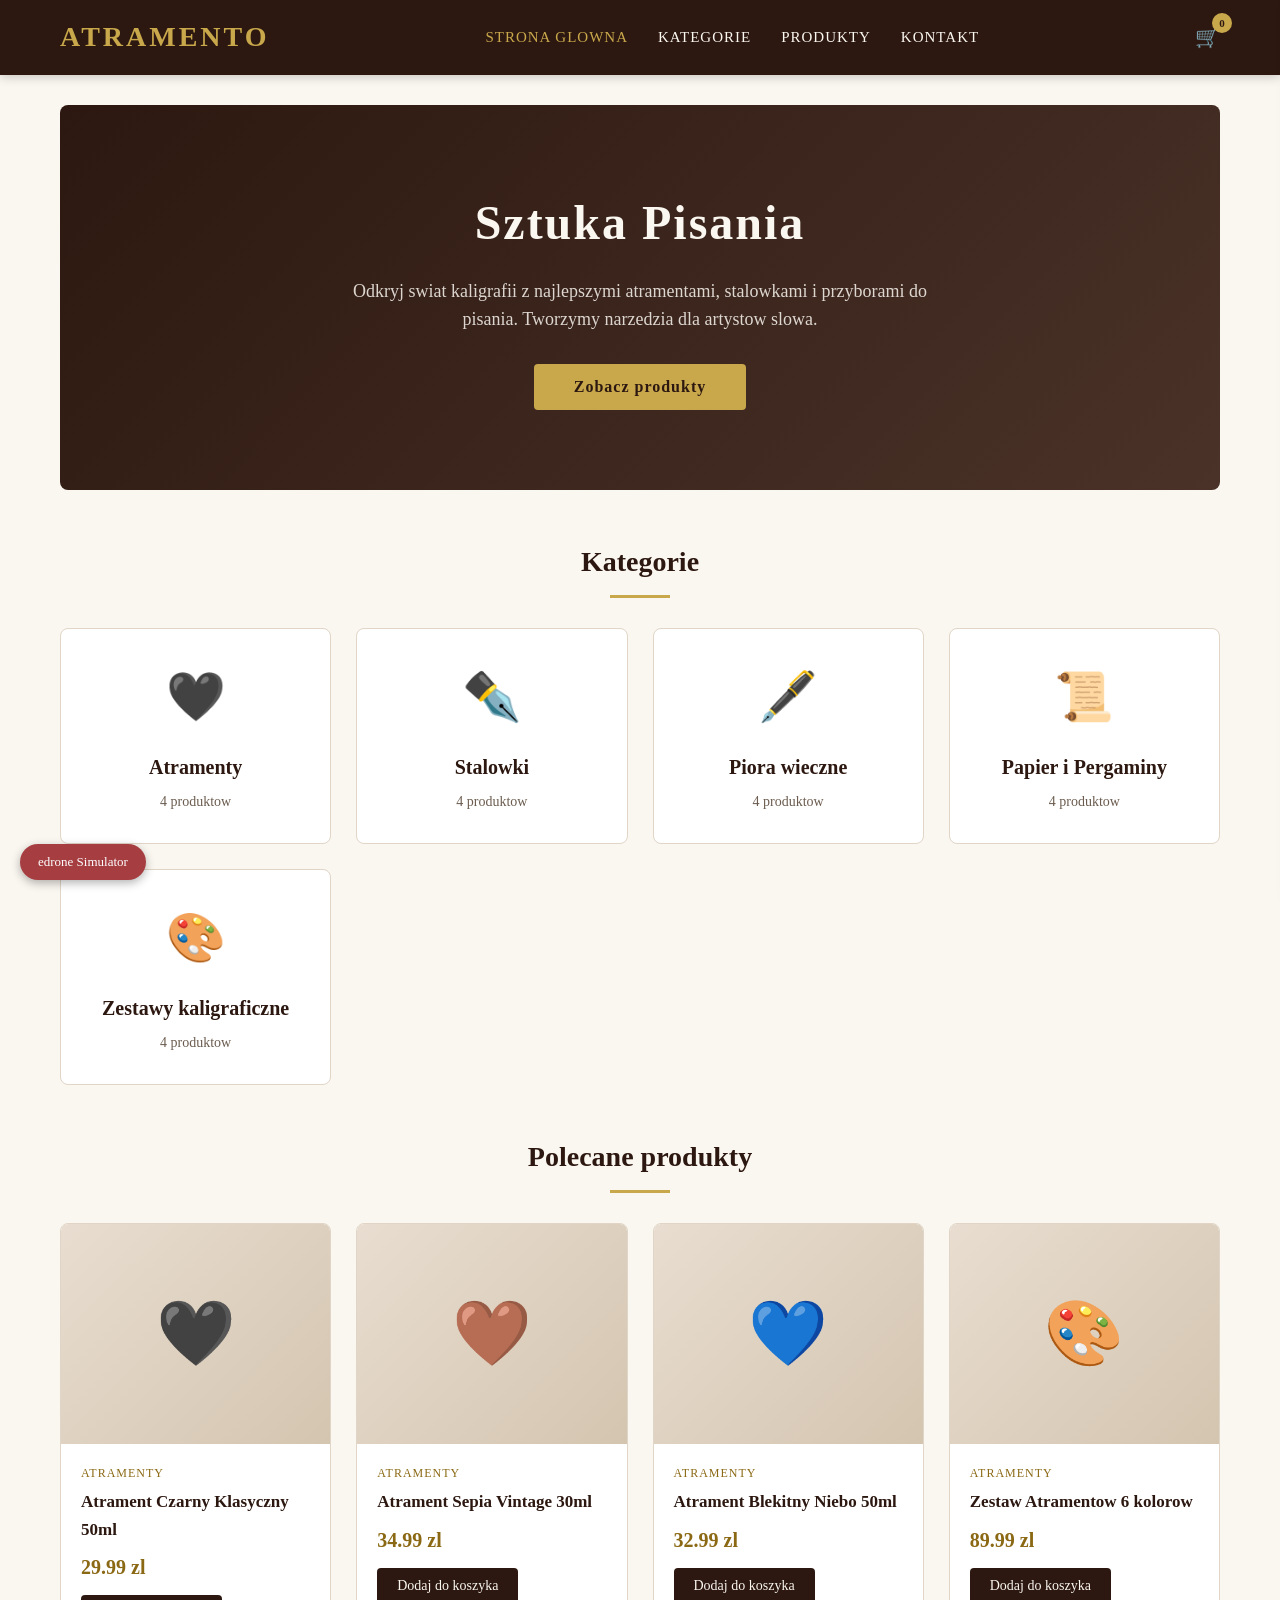
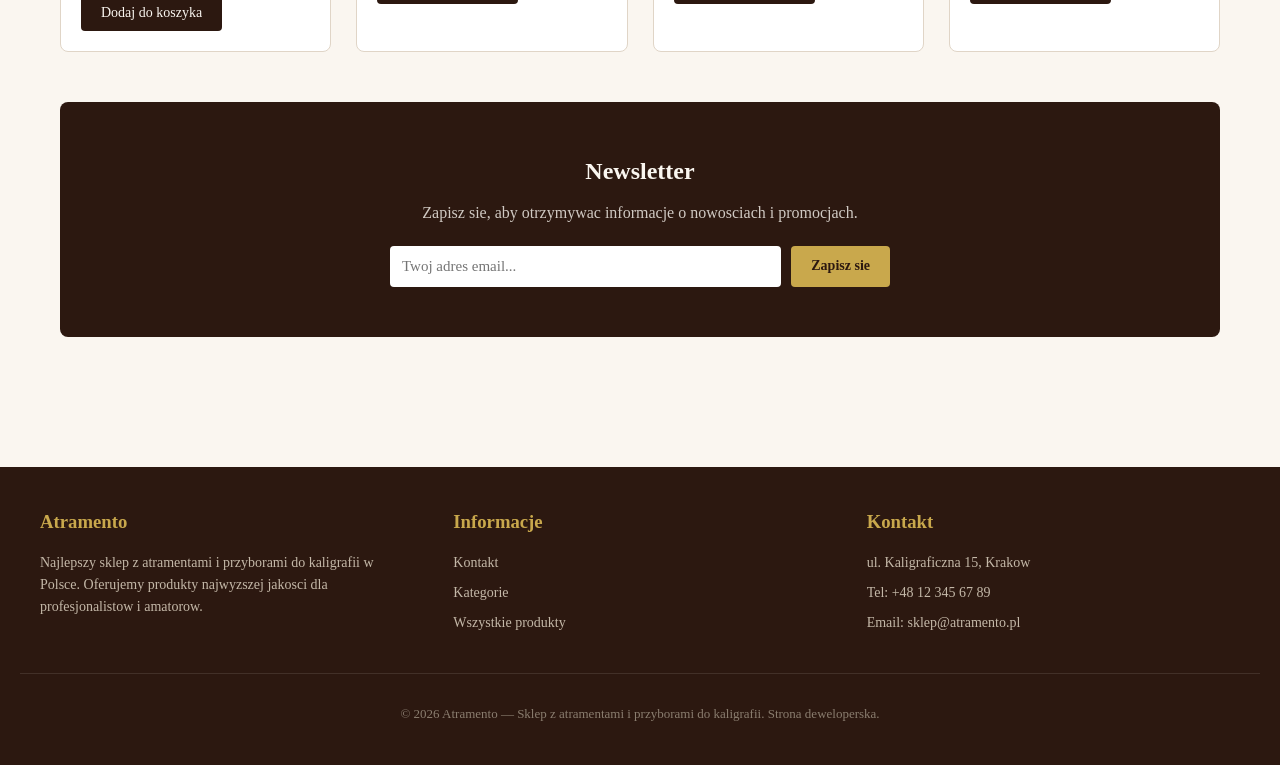
==== index.html @ 002e6523 "Add calligraphy e-commerce store with edrone tracking integration SPA store (Atramento) with 20 prod" ====
<!DOCTYPE html>
<html lang="pl">
<head>
    <meta charset="UTF-8">
    <meta name="viewport" content="width=device-width, initial-scale=1.0">
    <title>Atramento — Sklep z Atramentami i Przyborami do Kaligrafii</title>
    <style>
        :root {
            --primary: #2c1810;
            --secondary: #8b6914;
            --accent: #c9a84c;
            --bg: #faf6f0;
            --bg-card: #fff;
            --text: #2c1810;
            --text-light: #6b5c4f;
            --border: #e0d5c7;
            --success: #4a7c59;
            --danger: #a63d40;
        }

        * { margin: 0; padding: 0; box-sizing: border-box; }

        body {
            font-family: 'Georgia', 'Times New Roman', serif;
            background: var(--bg);
            color: var(--text);
            line-height: 1.6;
        }

        /* HEADER */
        header {
            background: var(--primary);
            color: #faf6f0;
            padding: 0;
            position: sticky;
            top: 0;
            z-index: 100;
            box-shadow: 0 2px 10px rgba(0,0,0,0.2);
        }
        .header-top {
            display: flex;
            align-items: center;
            justify-content: space-between;
            max-width: 1200px;
            margin: 0 auto;
            padding: 15px 20px;
        }
        .logo {
            font-size: 28px;
            font-weight: bold;
            letter-spacing: 3px;
            cursor: pointer;
            text-transform: uppercase;
        }
        .logo span { color: var(--accent); }
        nav {
            display: flex;
            gap: 30px;
        }
        nav a {
            color: #faf6f0;
            text-decoration: none;
            font-size: 15px;
            letter-spacing: 1px;
            cursor: pointer;
            transition: color 0.2s;
            text-transform: uppercase;
        }
        nav a:hover, nav a.active { color: var(--accent); }
        .cart-icon {
            position: relative;
            cursor: pointer;
            font-size: 20px;
        }
        .cart-count {
            position: absolute;
            top: -8px;
            right: -12px;
            background: var(--accent);
            color: var(--primary);
            border-radius: 50%;
            width: 20px;
            height: 20px;
            display: flex;
            align-items: center;
            justify-content: center;
            font-size: 11px;
            font-weight: bold;
        }

        /* MAIN CONTENT */
        main {
            max-width: 1200px;
            margin: 0 auto;
            padding: 30px 20px;
            min-height: 60vh;
        }

        /* HERO */
        .hero {
            background: linear-gradient(135deg, var(--primary) 0%, #4a3228 100%);
            color: #faf6f0;
            padding: 80px 40px;
            border-radius: 8px;
            margin-bottom: 50px;
            text-align: center;
        }
        .hero h1 {
            font-size: 48px;
            margin-bottom: 15px;
            letter-spacing: 2px;
        }
        .hero p {
            font-size: 18px;
            opacity: 0.85;
            max-width: 600px;
            margin: 0 auto 30px;
        }
        .hero-btn {
            display: inline-block;
            background: var(--accent);
            color: var(--primary);
            padding: 14px 40px;
            border-radius: 4px;
            text-decoration: none;
            font-weight: bold;
            letter-spacing: 1px;
            cursor: pointer;
            transition: background 0.2s;
            border: none;
            font-size: 16px;
            font-family: inherit;
        }
        .hero-btn:hover { background: #d4b35a; }

        /* SECTION TITLES */
        .section-title {
            font-size: 28px;
            margin-bottom: 30px;
            text-align: center;
            position: relative;
        }
        .section-title::after {
            content: '';
            display: block;
            width: 60px;
            height: 3px;
            background: var(--accent);
            margin: 10px auto 0;
        }

        /* CATEGORY CARDS */
        .categories-grid {
            display: grid;
            grid-template-columns: repeat(auto-fill, minmax(250px, 1fr));
            gap: 25px;
            margin-bottom: 50px;
        }
        .category-card {
            background: var(--bg-card);
            border: 1px solid var(--border);
            border-radius: 8px;
            padding: 30px;
            text-align: center;
            cursor: pointer;
            transition: transform 0.2s, box-shadow 0.2s;
        }
        .category-card:hover {
            transform: translateY(-3px);
            box-shadow: 0 6px 20px rgba(0,0,0,0.1);
        }
        .category-icon {
            font-size: 48px;
            margin-bottom: 15px;
        }
        .category-card h3 {
            font-size: 20px;
            margin-bottom: 8px;
        }
        .category-card p {
            color: var(--text-light);
            font-size: 14px;
        }

        /* PRODUCT GRID */
        .products-grid {
            display: grid;
            grid-template-columns: repeat(auto-fill, minmax(260px, 1fr));
            gap: 25px;
            margin-bottom: 40px;
        }
        .product-card {
            background: var(--bg-card);
            border: 1px solid var(--border);
            border-radius: 8px;
            overflow: hidden;
            transition: transform 0.2s, box-shadow 0.2s;
        }
        .product-card:hover {
            transform: translateY(-3px);
            box-shadow: 0 6px 20px rgba(0,0,0,0.1);
        }
        .product-image {
            width: 100%;
            height: 220px;
            background: linear-gradient(135deg, #e8ddd0 0%, #d4c5b0 100%);
            display: flex;
            align-items: center;
            justify-content: center;
            font-size: 64px;
            cursor: pointer;
        }
        .product-info {
            padding: 20px;
        }
        .product-category {
            font-size: 12px;
            color: var(--secondary);
            text-transform: uppercase;
            letter-spacing: 1px;
            margin-bottom: 5px;
        }
        .product-info h3 {
            font-size: 17px;
            margin-bottom: 8px;
            cursor: pointer;
        }
        .product-info h3:hover { color: var(--secondary); }
        .product-price {
            font-size: 20px;
            font-weight: bold;
            color: var(--secondary);
            margin-bottom: 12px;
        }
        .btn {
            display: inline-block;
            padding: 10px 20px;
            border-radius: 4px;
            border: none;
            cursor: pointer;
            font-family: inherit;
            font-size: 14px;
            transition: background 0.2s;
        }
        .btn-primary {
            background: var(--primary);
            color: #faf6f0;
        }
        .btn-primary:hover { background: #3d2518; }
        .btn-accent {
            background: var(--accent);
            color: var(--primary);
            font-weight: bold;
        }
        .btn-accent:hover { background: #d4b35a; }
        .btn-outline {
            background: transparent;
            border: 1px solid var(--border);
            color: var(--text);
        }
        .btn-outline:hover { border-color: var(--primary); }
        .btn-danger {
            background: var(--danger);
            color: #fff;
        }
        .btn-danger:hover { background: #8e3335; }
        .btn-block { display: block; width: 100%; text-align: center; }

        /* PRODUCT DETAIL */
        .product-detail {
            display: grid;
            grid-template-columns: 1fr 1fr;
            gap: 40px;
            margin-bottom: 40px;
        }
        .product-detail-image {
            background: linear-gradient(135deg, #e8ddd0 0%, #d4c5b0 100%);
            border-radius: 8px;
            display: flex;
            align-items: center;
            justify-content: center;
            font-size: 120px;
            min-height: 400px;
        }
        .product-detail-info h1 {
            font-size: 32px;
            margin-bottom: 10px;
        }
        .product-detail-info .product-category {
            margin-bottom: 15px;
        }
        .product-detail-info .product-price {
            font-size: 28px;
            margin-bottom: 20px;
        }
        .product-detail-info .description {
            color: var(--text-light);
            margin-bottom: 25px;
            line-height: 1.8;
        }
        .quantity-selector {
            display: flex;
            align-items: center;
            gap: 15px;
            margin-bottom: 20px;
        }
        .quantity-selector button {
            width: 36px;
            height: 36px;
            border: 1px solid var(--border);
            background: var(--bg);
            cursor: pointer;
            font-size: 18px;
            border-radius: 4px;
        }
        .quantity-selector span {
            font-size: 18px;
            min-width: 30px;
            text-align: center;
        }

        /* CART */
        .cart-panel {
            position: fixed;
            right: -420px;
            top: 0;
            width: 400px;
            height: 100vh;
            background: var(--bg-card);
            box-shadow: -4px 0 20px rgba(0,0,0,0.15);
            z-index: 200;
            transition: right 0.3s;
            display: flex;
            flex-direction: column;
        }
        .cart-panel.open { right: 0; }
        .cart-header {
            display: flex;
            justify-content: space-between;
            align-items: center;
            padding: 20px;
            border-bottom: 1px solid var(--border);
        }
        .cart-header h2 { font-size: 20px; }
        .cart-close {
            background: none;
            border: none;
            font-size: 24px;
            cursor: pointer;
        }
        .cart-items {
            flex: 1;
            overflow-y: auto;
            padding: 20px;
        }
        .cart-item {
            display: flex;
            gap: 15px;
            padding: 15px 0;
            border-bottom: 1px solid var(--border);
        }
        .cart-item-icon {
            width: 60px;
            height: 60px;
            background: #e8ddd0;
            border-radius: 4px;
            display: flex;
            align-items: center;
            justify-content: center;
            font-size: 28px;
        }
        .cart-item-details { flex: 1; }
        .cart-item-details h4 { font-size: 14px; margin-bottom: 4px; }
        .cart-item-details .price { color: var(--secondary); font-weight: bold; }
        .cart-item-remove {
            background: none;
            border: none;
            color: var(--danger);
            cursor: pointer;
            font-size: 18px;
        }
        .cart-footer {
            padding: 20px;
            border-top: 1px solid var(--border);
        }
        .cart-total {
            display: flex;
            justify-content: space-between;
            font-size: 18px;
            font-weight: bold;
            margin-bottom: 15px;
        }
        .cart-overlay {
            position: fixed;
            top: 0;
            left: 0;
            width: 100%;
            height: 100%;
            background: rgba(0,0,0,0.4);
            z-index: 199;
            display: none;
        }
        .cart-overlay.open { display: block; }

        /* CONTACT FORM */
        .contact-container {
            max-width: 700px;
            margin: 0 auto;
        }
        .form-group {
            margin-bottom: 20px;
        }
        .form-group label {
            display: block;
            margin-bottom: 6px;
            font-weight: bold;
            font-size: 14px;
        }
        .form-group input,
        .form-group textarea,
        .form-group select {
            width: 100%;
            padding: 12px;
            border: 1px solid var(--border);
            border-radius: 4px;
            font-family: inherit;
            font-size: 15px;
            background: var(--bg-card);
        }
        .form-group textarea { height: 150px; resize: vertical; }

        /* NEWSLETTER */
        .newsletter {
            background: var(--primary);
            color: #faf6f0;
            padding: 50px 40px;
            border-radius: 8px;
            text-align: center;
            margin: 50px 0;
        }
        .newsletter h2 { margin-bottom: 10px; }
        .newsletter p { opacity: 0.8; margin-bottom: 20px; }
        .newsletter-form {
            display: flex;
            gap: 10px;
            max-width: 500px;
            margin: 0 auto;
        }
        .newsletter-form input {
            flex: 1;
            padding: 12px;
            border: none;
            border-radius: 4px;
            font-size: 15px;
            font-family: inherit;
        }

        /* FOOTER */
        footer {
            background: var(--primary);
            color: #faf6f0;
            padding: 40px 20px;
            margin-top: 50px;
        }
        .footer-content {
            max-width: 1200px;
            margin: 0 auto;
            display: grid;
            grid-template-columns: repeat(3, 1fr);
            gap: 40px;
        }
        .footer-section h3 {
            margin-bottom: 15px;
            color: var(--accent);
        }
        .footer-section p, .footer-section a {
            color: #c4b8a8;
            text-decoration: none;
            display: block;
            margin-bottom: 8px;
            font-size: 14px;
        }
        .footer-section a:hover { color: var(--accent); }
        .footer-bottom {
            text-align: center;
            padding-top: 30px;
            margin-top: 30px;
            border-top: 1px solid rgba(255,255,255,0.1);
            font-size: 13px;
            color: #8a7d6f;
        }

        /* THANK YOU */
        .thank-you {
            text-align: center;
            padding: 60px 20px;
        }
        .thank-you h1 { color: var(--success); margin-bottom: 15px; }

        /* BREADCRUMB */
        .breadcrumb {
            margin-bottom: 25px;
            font-size: 14px;
            color: var(--text-light);
        }
        .breadcrumb a {
            color: var(--secondary);
            text-decoration: none;
            cursor: pointer;
        }
        .breadcrumb a:hover { text-decoration: underline; }

        /* FILTER BAR */
        .filter-bar {
            display: flex;
            gap: 15px;
            margin-bottom: 25px;
            flex-wrap: wrap;
        }
        .filter-btn {
            padding: 8px 18px;
            border: 1px solid var(--border);
            background: var(--bg-card);
            border-radius: 20px;
            cursor: pointer;
            font-family: inherit;
            font-size: 13px;
            transition: all 0.2s;
        }
        .filter-btn.active, .filter-btn:hover {
            background: var(--primary);
            color: #faf6f0;
            border-color: var(--primary);
        }

        /* TOAST */
        .toast {
            position: fixed;
            bottom: 30px;
            right: 30px;
            background: var(--primary);
            color: #faf6f0;
            padding: 15px 25px;
            border-radius: 6px;
            box-shadow: 0 4px 15px rgba(0,0,0,0.2);
            transform: translateY(100px);
            opacity: 0;
            transition: all 0.3s;
            z-index: 300;
        }
        .toast.show { transform: translateY(0); opacity: 1; }

        /* SIMULATOR PANEL */
        .simulator-toggle {
            position: fixed;
            bottom: 20px;
            left: 20px;
            background: var(--danger);
            color: #fff;
            padding: 10px 18px;
            border-radius: 25px;
            border: none;
            cursor: pointer;
            font-family: inherit;
            font-size: 13px;
            z-index: 300;
            box-shadow: 0 3px 10px rgba(0,0,0,0.3);
        }
        .simulator-panel {
            position: fixed;
            bottom: 60px;
            left: 20px;
            width: 380px;
            max-height: 500px;
            background: #1a1a2e;
            color: #e0e0e0;
            border-radius: 8px;
            box-shadow: 0 4px 20px rgba(0,0,0,0.4);
            z-index: 300;
            display: none;
            flex-direction: column;
            font-family: 'Courier New', monospace;
            font-size: 12px;
        }
        .simulator-panel.open { display: flex; }
        .simulator-header {
            padding: 12px 15px;
            background: #16213e;
            border-radius: 8px 8px 0 0;
            display: flex;
            justify-content: space-between;
            align-items: center;
        }
        .simulator-header h3 { font-size: 14px; color: #e94560; }
        .simulator-controls {
            padding: 10px 15px;
            display: flex;
            gap: 8px;
            flex-wrap: wrap;
            border-bottom: 1px solid #2a2a4a;
        }
        .sim-btn {
            padding: 5px 12px;
            border: 1px solid #3a3a5a;
            background: #2a2a4a;
            color: #e0e0e0;
            border-radius: 4px;
            cursor: pointer;
            font-family: inherit;
            font-size: 11px;
        }
        .sim-btn:hover { background: #3a3a6a; }
        .sim-btn.active { background: #e94560; border-color: #e94560; }
        .simulator-log {
            flex: 1;
            overflow-y: auto;
            padding: 10px 15px;
            max-height: 300px;
        }
        .log-entry {
            padding: 4px 0;
            border-bottom: 1px solid #2a2a3a;
        }
        .log-time { color: #666; }
        .log-action { color: #e94560; font-weight: bold; }
        .log-email { color: #4ecdc4; }
        .log-anon { color: #f9a825; }

        /* RESPONSIVE */
        @media (max-width: 768px) {
            .hero h1 { font-size: 32px; }
            .product-detail { grid-template-columns: 1fr; }
            .footer-content { grid-template-columns: 1fr; }
            nav { gap: 15px; }
            nav a { font-size: 13px; }
            .newsletter-form { flex-direction: column; }
        }
    </style>
</head>
<body>

<!-- HEADER -->
<header>
    <div class="header-top">
        <div class="logo" onclick="navigate('home')"><span>Atramento</span></div>
        <nav>
            <a onclick="navigate('home')" id="nav-home">Strona Glowna</a>
            <a onclick="navigate('categories')" id="nav-categories">Kategorie</a>
            <a onclick="navigate('products')" id="nav-products">Produkty</a>
            <a onclick="navigate('contact')" id="nav-contact">Kontakt</a>
        </nav>
        <div class="cart-icon" onclick="toggleCart()">
            &#128722;
            <div class="cart-count" id="cart-count">0</div>
        </div>
    </div>
</header>

<!-- CART OVERLAY -->
<div class="cart-overlay" id="cart-overlay" onclick="toggleCart()"></div>

<!-- CART PANEL -->
<div class="cart-panel" id="cart-panel">
    <div class="cart-header">
        <h2>Koszyk</h2>
        <button class="cart-close" onclick="toggleCart()">&times;</button>
    </div>
    <div class="cart-items" id="cart-items"></div>
    <div class="cart-footer">
        <div class="cart-total">
            <span>Razem:</span>
            <span id="cart-total-price">0,00 zl</span>
        </div>
        <button class="btn btn-accent btn-block" onclick="checkout()">Zamow</button>
    </div>
</div>

<!-- TOAST -->
<div class="toast" id="toast"></div>

<!-- MAIN CONTENT -->
<main id="app"></main>

<!-- FOOTER -->
<footer>
    <div class="footer-content">
        <div class="footer-section">
            <h3>Atramento</h3>
            <p>Najlepszy sklep z atramentami i przyborami do kaligrafii w Polsce. Oferujemy produkty najwyzszej jakosci dla profesjonalistow i amatorow.</p>
        </div>
        <div class="footer-section">
            <h3>Informacje</h3>
            <a onclick="navigate('contact')" style="cursor:pointer">Kontakt</a>
            <a onclick="navigate('categories')" style="cursor:pointer">Kategorie</a>
            <a onclick="navigate('products')" style="cursor:pointer">Wszystkie produkty</a>
        </div>
        <div class="footer-section">
            <h3>Kontakt</h3>
            <p>ul. Kaligraficzna 15, Krakow</p>
            <p>Tel: +48 12 345 67 89</p>
            <p>Email: sklep@atramento.pl</p>
        </div>
    </div>
    <div class="footer-bottom">
        &copy; 2026 Atramento — Sklep z atramentami i przyborami do kaligrafii. Strona deweloperska.
    </div>
</footer>

<!-- SIMULATOR -->
<button class="simulator-toggle" id="sim-toggle" onclick="toggleSimulator()">edrone Simulator</button>
<div class="simulator-panel" id="sim-panel">
    <div class="simulator-header">
        <h3>edrone Event Simulator</h3>
        <span id="sim-status">Zatrzymany</span>
    </div>
    <div class="simulator-controls">
        <button class="sim-btn" id="sim-start" onclick="startSimulator()">Start</button>
        <button class="sim-btn" id="sim-stop" onclick="stopSimulator()">Stop</button>
        <button class="sim-btn" onclick="sendSingleEvent()">Wyslij 1</button>
        <button class="sim-btn" onclick="clearLog()">Wyczysc log</button>
    </div>
    <div class="simulator-log" id="sim-log"></div>
</div>

<!-- ======================== -->
<!-- EDRONE TRACKING SCRIPT   -->
<!-- ======================== -->
<script>
    // =============================================
    // EDRONE INITIALIZATION
    // Replace YOUR_APP_ID with your actual App ID from Mission Control
    // =============================================
    (function () {
        window._edrone = window._edrone || {};
        _edrone.app_id = 'YOUR_APP_ID';
        _edrone.platform = 'custom';
        _edrone.version = '1.0';

        var script = document.createElement('script');
        script.type = 'text/javascript';
        script.async = true;
        script.src = 'https://d3bo67muzbfgtl.cloudfront.net/edrone_2_0.js?app_id=' + _edrone.app_id;
        var firstScript = document.getElementsByTagName('script')[0];
        firstScript.parentNode.insertBefore(script, firstScript);
    })();
</script>

<script>
// =============================================
// PRODUCT DATA (20 products)
// =============================================
const STORE_URL = window.location.href.split('?')[0].split('#')[0];

const categories = [
    { id: '1', name: 'Atramenty', icon: '🖤' },
    { id: '2', name: 'Stalowki', icon: '✒️' },
    { id: '3', name: 'Piora wieczne', icon: '🖋️' },
    { id: '4', name: 'Papier i Pergaminy', icon: '📜' },
    { id: '5', name: 'Zestawy kaligraficzne', icon: '🎨' }
];

const products = [
    // Atramenty (cat 1)
    {
        id: 'INK-001', title: 'Atrament Czarny Klasyczny 50ml',
        price: 29.99, categoryId: '1', categoryName: 'Atramenty',
        icon: '🖤', sku: 'ATR-BLK-50',
        description: 'Klasyczny czarny atrament do kaligrafii. Doskonala plynnosc, gleboka czern. Idealny do codziennej pracy z piorem.'
    },
    {
        id: 'INK-002', title: 'Atrament Sepia Vintage 30ml',
        price: 34.99, categoryId: '1', categoryName: 'Atramenty',
        icon: '🤎', sku: 'ATR-SEP-30',
        description: 'Atrament w kolorze sepii, inspirowany historycznymi dokumentami. Nadaje listom i kaligrafii antyczny charakter.'
    },
    {
        id: 'INK-003', title: 'Atrament Blekitny Niebo 50ml',
        price: 32.99, categoryId: '1', categoryName: 'Atramenty',
        icon: '💙', sku: 'ATR-BLU-50',
        description: 'Delikatny blekitny atrament o subtelnym odcieniu nieba. Swietny do listow i zaprosen.'
    },
    {
        id: 'INK-004', title: 'Zestaw Atramentow 6 kolorow',
        price: 89.99, categoryId: '1', categoryName: 'Atramenty',
        icon: '🎨', sku: 'ATR-SET-6',
        description: 'Zestaw szesciu atramentow w roznych kolorach: czarny, sepia, blekitny, zielony, fioletowy, czerwony.'
    },

    // Stalowki (cat 2)
    {
        id: 'NIB-001', title: 'Stalowka Nikko G',
        price: 12.99, categoryId: '2', categoryName: 'Stalowki',
        icon: '✒️', sku: 'NIB-NKG-01',
        description: 'Popularna stalowka Nikko G, idealna dla poczatkujacych. Elastyczna i latwa w uzyciu.'
    },
    {
        id: 'NIB-002', title: 'Stalowka Brause Steno Blue Pumpkin',
        price: 8.99, categoryId: '2', categoryName: 'Stalowki',
        icon: '✒️', sku: 'NIB-BRS-01',
        description: 'Stalowka Brause o sredniej elastycznosci. Swietna do stylu italik i copperplate.'
    },
    {
        id: 'NIB-003', title: 'Stalowka Hunt 101',
        price: 14.99, categoryId: '2', categoryName: 'Stalowki',
        icon: '✒️', sku: 'NIB-HNT-01',
        description: 'Profesjonalna stalowka Hunt 101 z duzym zbiornikiem atramentu. Idealna do dlugich sesji kaligraficznych.'
    },
    {
        id: 'NIB-004', title: 'Zestaw stalowek 10 szt.',
        price: 49.99, categoryId: '2', categoryName: 'Stalowki',
        icon: '✒️', sku: 'NIB-SET-10',
        description: 'Zestaw dziesieciu roznych stalowek do kaligrafii. Zawiera stalowki pointed pen i broad edge.'
    },

    // Piora wieczne (cat 3)
    {
        id: 'PEN-001', title: 'Pioro Wieczne Lamy Safari',
        price: 149.99, categoryId: '3', categoryName: 'Piora wieczne',
        icon: '🖋️', sku: 'PEN-LAM-01',
        description: 'Kultowe pioro wieczne Lamy Safari. Ergonomiczny chwyt, wymienne naboje. Dostepne w kolorze czarnym.'
    },
    {
        id: 'PEN-002', title: 'Pioro Wieczne Platinum Preppy',
        price: 39.99, categoryId: '3', categoryName: 'Piora wieczne',
        icon: '🖋️', sku: 'PEN-PLT-01',
        description: 'Niedrogie pioro wieczne Platinum Preppy. Swietne dla poczatkujacych. Delikatna stalowka F.'
    },
    {
        id: 'PEN-003', title: 'Pioro Wieczne TWSBI Eco',
        price: 219.99, categoryId: '3', categoryName: 'Piora wieczne',
        icon: '🖋️', sku: 'PEN-TWS-01',
        description: 'Pioro tlokowe TWSBI Eco z przezroczystym korpusem. Duzy zbiornik atramentu, plynne pisanie.'
    },
    {
        id: 'PEN-004', title: 'Pioro Wieczne Parker Sonnet',
        price: 459.99, categoryId: '3', categoryName: 'Piora wieczne',
        icon: '🖋️', sku: 'PEN-PRK-01',
        description: 'Eleganckie pioro wieczne Parker Sonnet ze zlotym stalowka 18K. Idealny prezent dla milosnika pisania.'
    },

    // Papier i Pergaminy (cat 4)
    {
        id: 'PAP-001', title: 'Blok do Kaligrafii A4 100 ark.',
        price: 44.99, categoryId: '4', categoryName: 'Papier i Pergaminy',
        icon: '📄', sku: 'PAP-BLK-A4',
        description: 'Blok papieru do kaligrafii formatu A4, 100 arkuszy. Gladka powierzchnia, gramatura 90g/m2.'
    },
    {
        id: 'PAP-002', title: 'Pergamin Naturalny A3',
        price: 19.99, categoryId: '4', categoryName: 'Papier i Pergaminy',
        icon: '📜', sku: 'PAP-PRG-A3',
        description: 'Autentyczny pergamin formatu A3. Naturalny kolor, idealna powierzchnia do kaligrafii.'
    },
    {
        id: 'PAP-003', title: 'Papier Bawelniany Kremowy 25 ark.',
        price: 54.99, categoryId: '4', categoryName: 'Papier i Pergaminy',
        icon: '📃', sku: 'PAP-COT-25',
        description: 'Luksusowy papier bawelniany w kolorze kremowym. 25 arkuszy, gramatura 120g/m2. Idealny do zaprosen.'
    },
    {
        id: 'PAP-004', title: 'Zwoj Pergaminu 5m',
        price: 79.99, categoryId: '4', categoryName: 'Papier i Pergaminy',
        icon: '📜', sku: 'PAP-ZWJ-5M',
        description: 'Zwoj pergaminu o dlugosci 5 metrow. Imitacja starozytnego pergaminu, idealny do dlugich projektow.'
    },

    // Zestawy (cat 5)
    {
        id: 'SET-001', title: 'Zestaw Startowy do Kaligrafii',
        price: 129.99, categoryId: '5', categoryName: 'Zestawy kaligraficzne',
        icon: '🎁', sku: 'SET-STR-01',
        description: 'Kompletny zestaw dla poczatkujacych: 3 stalowki, uchwyt, atrament czarny, blok A5. Idealny na prezent.'
    },
    {
        id: 'SET-002', title: 'Zestaw Profesjonalny Copperplate',
        price: 249.99, categoryId: '5', categoryName: 'Zestawy kaligraficzne',
        icon: '🎁', sku: 'SET-PRO-01',
        description: 'Zestaw profesjonalny do stylu copperplate: 5 stalowek, 2 uchwyty, 3 atramenty, papier premium.'
    },
    {
        id: 'SET-003', title: 'Zestaw Pioro + Atrament Gift Box',
        price: 189.99, categoryId: '5', categoryName: 'Zestawy kaligraficzne',
        icon: '🎁', sku: 'SET-GFT-01',
        description: 'Elegancki zestaw prezentowy: pioro wieczne i atrament w ozdobnym pudelku. Idealny prezent.'
    },
    {
        id: 'SET-004', title: 'Zestaw Brush Lettering',
        price: 99.99, categoryId: '5', categoryName: 'Zestawy kaligraficzne',
        icon: '🎁', sku: 'SET-BRL-01',
        description: 'Zestaw do brush letteringu: 6 brush penow, blok papieru, poradnik. Swietny na poczatek przygody z liternictwem.'
    }
];

// =============================================
// CART STATE
// =============================================
let cart = [];

// =============================================
// NAVIGATION / SPA ROUTER
// =============================================
let currentPage = 'home';

function navigate(page, data) {
    currentPage = page;
    const app = document.getElementById('app');

    // Update active nav
    document.querySelectorAll('nav a').forEach(a => a.classList.remove('active'));
    const navId = 'nav-' + (page === 'product' ? 'products' : page === 'thank-you' ? 'home' : page);
    const navEl = document.getElementById(navId);
    if (navEl) navEl.classList.add('active');

    window.scrollTo(0, 0);

    switch (page) {
        case 'home': renderHome(app); break;
        case 'categories': renderCategories(app); break;
        case 'products': renderProducts(app, data); break;
        case 'product': renderProduct(app, data); break;
        case 'contact': renderContact(app); break;
        case 'thank-you': renderThankYou(app, data); break;
    }
}

// =============================================
// PAGE RENDERERS
// =============================================
function renderHome(app) {
    const featured = products.slice(0, 4);
    app.innerHTML = `
        <div class="hero">
            <h1>Sztuka Pisania</h1>
            <p>Odkryj swiat kaligrafii z najlepszymi atramentami, stalowkami i przyborami do pisania. Tworzymy narzedzia dla artystow slowa.</p>
            <button class="hero-btn" onclick="navigate('products')">Zobacz produkty</button>
        </div>

        <h2 class="section-title">Kategorie</h2>
        <div class="categories-grid">
            ${categories.map(c => `
                <div class="category-card" onclick="navigate('products', '${c.id}')">
                    <div class="category-icon">${c.icon}</div>
                    <h3>${c.name}</h3>
                    <p>${products.filter(p => p.categoryId === c.id).length} produktow</p>
                </div>
            `).join('')}
        </div>

        <h2 class="section-title">Polecane produkty</h2>
        <div class="products-grid">
            ${featured.map(p => productCard(p)).join('')}
        </div>

        <div class="newsletter">
            <h2>Newsletter</h2>
            <p>Zapisz sie, aby otrzymywac informacje o nowosciach i promocjach.</p>
            <div class="newsletter-form">
                <input type="email" id="newsletter-email" placeholder="Twoj adres email..." />
                <button class="btn btn-accent" onclick="subscribeNewsletter()">Zapisz sie</button>
            </div>
        </div>
    `;

    // edrone: homepage_view
    edroneHomepageView();
}

function renderCategories(app) {
    app.innerHTML = `
        <div class="breadcrumb">
            <a onclick="navigate('home')">Strona glowna</a> / Kategorie
        </div>
        <h2 class="section-title">Kategorie</h2>
        <div class="categories-grid">
            ${categories.map(c => `
                <div class="category-card" onclick="navigate('products', '${c.id}')">
                    <div class="category-icon">${c.icon}</div>
                    <h3>${c.name}</h3>
                    <p>${products.filter(p => p.categoryId === c.id).length} produktow</p>
                </div>
            `).join('')}
        </div>
    `;

    // edrone: category_view (all categories)
    edroneCategoryView(categories.map(c => c.id).join('|'), categories.map(c => c.name).join('|'));
}

function renderProducts(app, filterCategoryId) {
    const filtered = filterCategoryId
        ? products.filter(p => p.categoryId === filterCategoryId)
        : products;

    const catName = filterCategoryId
        ? categories.find(c => c.id === filterCategoryId)?.name || 'Wszystkie'
        : 'Wszystkie produkty';

    app.innerHTML = `
        <div class="breadcrumb">
            <a onclick="navigate('home')">Strona glowna</a> /
            ${filterCategoryId ? `<a onclick="navigate('categories')">Kategorie</a> / ${catName}` : 'Produkty'}
        </div>
        <h2 class="section-title">${catName}</h2>
        <div class="filter-bar">
            <button class="filter-btn ${!filterCategoryId ? 'active' : ''}" onclick="navigate('products')">Wszystkie</button>
            ${categories.map(c => `
                <button class="filter-btn ${filterCategoryId === c.id ? 'active' : ''}"
                        onclick="navigate('products', '${c.id}')">${c.name}</button>
            `).join('')}
        </div>
        <div class="products-grid">
            ${filtered.map(p => productCard(p)).join('')}
        </div>
    `;

    // edrone: category_view if filtered
    if (filterCategoryId) {
        const cat = categories.find(c => c.id === filterCategoryId);
        if (cat) edroneCategoryView(cat.id, cat.name);
    }
}

function renderProduct(app, productId) {
    const p = products.find(pr => pr.id === productId);
    if (!p) { navigate('products'); return; }

    const cat = categories.find(c => c.id === p.categoryId);

    app.innerHTML = `
        <div class="breadcrumb">
            <a onclick="navigate('home')">Strona glowna</a> /
            <a onclick="navigate('products', '${p.categoryId}')">${p.categoryName}</a> /
            ${p.title}
        </div>
        <div class="product-detail">
            <div class="product-detail-image">${p.icon}</div>
            <div class="product-detail-info">
                <div class="product-category">${p.categoryName}</div>
                <h1>${p.title}</h1>
                <div class="product-price">${p.price.toFixed(2)} zl</div>
                <div class="description">${p.description}</div>
                <div class="quantity-selector">
                    <span>Ilosc:</span>
                    <button onclick="changeQty(-1)">-</button>
                    <span id="product-qty">1</span>
                    <button onclick="changeQty(1)">+</button>
                </div>
                <button class="btn btn-accent" onclick="addToCart('${p.id}')"
                    style="padding: 14px 40px; font-size: 16px;">
                    Dodaj do koszyka
                </button>
            </div>
        </div>
    `;

    // edrone: product_view
    edroneProductView(p);
}

function renderContact(app) {
    app.innerHTML = `
        <div class="breadcrumb">
            <a onclick="navigate('home')">Strona glowna</a> / Kontakt
        </div>
        <h2 class="section-title">Kontakt</h2>
        <div class="contact-container">
            <p style="text-align:center; color: var(--text-light); margin-bottom: 30px;">
                Masz pytania? Napisz do nas, a odpowiemy najszybciej jak to mozliwe.
            </p>
            <div class="form-group">
                <label>Imie i nazwisko</label>
                <input type="text" id="contact-name" placeholder="Jan Kowalski" />
            </div>
            <div class="form-group">
                <label>Email</label>
                <input type="email" id="contact-email" placeholder="jan@kowalski.pl" />
            </div>
            <div class="form-group">
                <label>Temat</label>
                <select id="contact-subject">
                    <option>Pytanie o produkt</option>
                    <option>Zamowienie</option>
                    <option>Reklamacja</option>
                    <option>Wspolpraca</option>
                    <option>Inne</option>
                </select>
            </div>
            <div class="form-group">
                <label>Wiadomosc</label>
                <textarea id="contact-message" placeholder="Twoja wiadomosc..."></textarea>
            </div>
            <button class="btn btn-primary btn-block" onclick="submitContact()" style="padding: 14px;">Wyslij wiadomosc</button>
        </div>
    `;
}

function renderThankYou(app, orderId) {
    app.innerHTML = `
        <div class="thank-you">
            <h1>Dziekujemy za zamowienie!</h1>
            <p style="font-size: 18px; color: var(--text-light); margin-bottom: 20px;">
                Numer zamowienia: <strong>${orderId}</strong>
            </p>
            <p style="color: var(--text-light); margin-bottom: 30px;">
                Potwierdzenie zostanie wyslane na Twoj adres email.
            </p>
            <button class="btn btn-primary" onclick="navigate('home')">Wrocz na strone glowna</button>
        </div>
    `;
}

// =============================================
// HELPERS
// =============================================
function productCard(p) {
    return `
        <div class="product-card">
            <div class="product-image" onclick="navigate('product', '${p.id}')">${p.icon}</div>
            <div class="product-info">
                <div class="product-category">${p.categoryName}</div>
                <h3 onclick="navigate('product', '${p.id}')">${p.title}</h3>
                <div class="product-price">${p.price.toFixed(2)} zl</div>
                <button class="btn btn-primary" onclick="addToCart('${p.id}')">Dodaj do koszyka</button>
            </div>
        </div>
    `;
}

let productQty = 1;
function changeQty(delta) {
    productQty = Math.max(1, productQty + delta);
    document.getElementById('product-qty').textContent = productQty;
}

// =============================================
// CART LOGIC
// =============================================
function addToCart(productId) {
    const p = products.find(pr => pr.id === productId);
    if (!p) return;

    const qty = currentPage === 'product' ? productQty : 1;
    const existing = cart.find(item => item.id === productId);
    if (existing) {
        existing.qty += qty;
    } else {
        cart.push({ ...p, qty });
    }

    updateCartUI();
    showToast(`Dodano "${p.title}" do koszyka`);

    // edrone: add_to_cart
    edroneAddToCart(p);
}

function removeFromCart(productId) {
    cart = cart.filter(item => item.id !== productId);
    updateCartUI();
}

function updateCartUI() {
    const count = cart.reduce((sum, item) => sum + item.qty, 0);
    document.getElementById('cart-count').textContent = count;

    const cartItems = document.getElementById('cart-items');
    if (cart.length === 0) {
        cartItems.innerHTML = '<p style="text-align:center; color: var(--text-light); padding: 40px 0;">Koszyk jest pusty</p>';
    } else {
        cartItems.innerHTML = cart.map(item => `
            <div class="cart-item">
                <div class="cart-item-icon">${item.icon}</div>
                <div class="cart-item-details">
                    <h4>${item.title}</h4>
                    <div class="price">${item.qty} x ${item.price.toFixed(2)} zl</div>
                </div>
                <button class="cart-item-remove" onclick="removeFromCart('${item.id}')">&times;</button>
            </div>
        `).join('');
    }

    const total = cart.reduce((sum, item) => sum + item.price * item.qty, 0);
    document.getElementById('cart-total-price').textContent = total.toFixed(2) + ' zl';
}

function toggleCart() {
    document.getElementById('cart-panel').classList.toggle('open');
    document.getElementById('cart-overlay').classList.toggle('open');
}

function checkout() {
    if (cart.length === 0) {
        showToast('Koszyk jest pusty!');
        return;
    }

    const orderId = 'ORD-' + Date.now();

    // edrone: order event
    edroneOrder(orderId, cart);

    // Clear cart
    const orderItems = [...cart];
    cart = [];
    updateCartUI();
    toggleCart();

    navigate('thank-you', orderId);
}

// =============================================
// CONTACT FORM
// =============================================
function submitContact() {
    const name = document.getElementById('contact-name').value;
    const email = document.getElementById('contact-email').value;
    if (!email) {
        showToast('Prosze podac adres email');
        return;
    }
    showToast('Wiadomosc wyslana! Dziekujemy.');

    // If email provided, send subscribe event as contact form subscriber
    if (email) {
        edroneSubscribe(email, name, 'Contact Form');
    }
}

// =============================================
// NEWSLETTER
// =============================================
function subscribeNewsletter() {
    const emailEl = document.getElementById('newsletter-email');
    const email = emailEl.value.trim();
    if (!email || !email.includes('@')) {
        showToast('Prosze podac poprawny email');
        return;
    }

    edroneSubscribe(email, '', 'Newsletter Footer');
    emailEl.value = '';
    showToast('Zapisano do newslettera!');
}

// =============================================
// TOAST
// =============================================
function showToast(msg) {
    const toast = document.getElementById('toast');
    toast.textContent = msg;
    toast.classList.add('show');
    setTimeout(() => toast.classList.remove('show'), 2500);
}

// =============================================
// EDRONE EVENT FUNCTIONS
// =============================================
function edroneReset() {
    // Reset edrone fields before setting new ones
    const fields = [
        'action_type', 'email', 'first_name', 'last_name', 'user_id',
        'subscriber_status', 'sms_subscriber_status', 'customer_tags',
        'product_ids', 'product_skus', 'product_titles', 'product_images',
        'product_urls', 'product_availability', 'product_counts',
        'product_category_ids', 'product_category_names',
        'order_id', 'country', 'city', 'base_currency', 'order_currency',
        'base_payment_value', 'order_payment_value', 'phone'
    ];
    fields.forEach(f => { delete _edrone[f]; });
}

function edroneHomepageView() {
    edroneReset();
    _edrone.action_type = 'homepage_view';
    if (typeof _edrone.init === 'function') _edrone.init();
}

function edroneProductView(product) {
    edroneReset();
    _edrone.action_type = 'product_view';
    _edrone.product_ids = product.id;
    _edrone.product_titles = encodeURIComponent(product.title);
    _edrone.product_images = encodeURIComponent(STORE_URL + '#product-' + product.id);
    _edrone.product_urls = encodeURIComponent(STORE_URL + '#product-' + product.id);
    _edrone.product_skus = product.sku;
    _edrone.product_category_ids = product.categoryId;
    _edrone.product_category_names = encodeURIComponent(product.categoryName);
    _edrone.product_availability = '1';
    if (typeof _edrone.init === 'function') _edrone.init();
}

function edroneCategoryView(categoryIds, categoryNames) {
    edroneReset();
    _edrone.action_type = 'category_view';
    _edrone.product_category_ids = categoryIds;
    _edrone.product_category_names = encodeURIComponent(categoryNames);
    if (typeof _edrone.init === 'function') _edrone.init();
}

function edroneAddToCart(product) {
    edroneReset();
    _edrone.action_type = 'add_to_cart';
    _edrone.product_ids = product.id;
    _edrone.product_titles = encodeURIComponent(product.title);
    _edrone.product_images = encodeURIComponent(STORE_URL + '#product-' + product.id);
    _edrone.product_urls = encodeURIComponent(STORE_URL + '#product-' + product.id);
    _edrone.product_skus = product.sku;
    _edrone.product_category_ids = product.categoryId;
    _edrone.product_category_names = encodeURIComponent(product.categoryName);
    if (typeof _edrone.init === 'function') _edrone.init();
}

function edroneOrder(orderId, cartItems) {
    edroneReset();
    _edrone.action_type = 'order';
    _edrone.email = 'klient@atramento.pl';
    _edrone.first_name = 'Jan';
    _edrone.last_name = 'Kowalski';
    _edrone.user_id = 'CUST-001';
    _edrone.subscriber_status = '1';
    _edrone.order_id = orderId;
    _edrone.country = 'PL';
    _edrone.city = 'Krakow';
    _edrone.base_currency = 'PLN';
    _edrone.order_currency = 'PLN';

    const total = cartItems.reduce((sum, item) => sum + item.price * item.qty, 0);
    _edrone.base_payment_value = total.toFixed(2);
    _edrone.order_payment_value = total.toFixed(2);

    _edrone.product_ids = cartItems.map(i => i.id).join('|');
    _edrone.product_skus = cartItems.map(i => i.sku).join('|');
    _edrone.product_titles = cartItems.map(i => encodeURIComponent(i.title)).join('|');
    _edrone.product_images = cartItems.map(i => encodeURIComponent(STORE_URL + '#product-' + i.id)).join('|');
    _edrone.product_urls = cartItems.map(i => encodeURIComponent(STORE_URL + '#product-' + i.id)).join('|');
    _edrone.product_counts = cartItems.map(i => i.qty).join('|');
    _edrone.product_category_ids = cartItems.map(i => i.categoryId).join('|');
    _edrone.product_category_names = cartItems.map(i => encodeURIComponent(i.categoryName)).join('|');

    if (typeof _edrone.init === 'function') _edrone.init();
}

function edroneOrderCancel(orderId, email) {
    // order_cancel is backend-only, but we simulate the POST request
    const data = new URLSearchParams({
        app_id: _edrone.app_id,
        sender_type: 'server',
        action_type: 'order_cancel',
        order_id: orderId,
        email: email
    });
    fetch('https://api.edrone.me/trace', { method: 'POST', body: data }).catch(() => {});
}

function edroneSubscribe(email, firstName, tag) {
    edroneReset();
    _edrone.action_type = 'subscribe';
    _edrone.email = email;
    _edrone.subscriber_status = '1';
    _edrone.customer_tags = tag || 'Newsletter';
    if (firstName) _edrone.first_name = firstName;
    if (typeof _edrone.init === 'function') _edrone.init();
}


// =============================================
// EDRONE EVENT SIMULATOR
// =============================================
let simulatorInterval = null;
const simulatorLog = [];

// Fake customer profiles for simulation
const fakeCustomers = [
    { email: 'anna.nowak@gmail.com', first_name: 'Anna', last_name: 'Nowak', user_id: 'CUST-SIM-001' },
    { email: 'piotr.wisniewski@wp.pl', first_name: 'Piotr', last_name: 'Wisniewski', user_id: 'CUST-SIM-002' },
    { email: 'maria.kowalczyk@onet.pl', first_name: 'Maria', last_name: 'Kowalczyk', user_id: 'CUST-SIM-003' },
    { email: 'jan.zielinski@gmail.com', first_name: 'Jan', last_name: 'Zielinski', user_id: 'CUST-SIM-004' },
    { email: 'katarzyna.wozniak@yahoo.com', first_name: 'Katarzyna', last_name: 'Wozniak', user_id: 'CUST-SIM-005' },
];

// Action types to simulate (weighted for realistic distribution)
const simulatedActions = [
    { type: 'homepage_view', weight: 25 },
    { type: 'product_view', weight: 25 },
    { type: 'category_view', weight: 15 },
    { type: 'add_to_cart', weight: 12 },
    { type: 'subscribe', weight: 8 },
    { type: 'order', weight: 10 },
    { type: 'order_cancel', weight: 5 },
];

function pickWeightedAction() {
    const totalWeight = simulatedActions.reduce((s, a) => s + a.weight, 0);
    let rand = Math.random() * totalWeight;
    for (const action of simulatedActions) {
        rand -= action.weight;
        if (rand <= 0) return action.type;
    }
    return 'homepage_view';
}

function pickRandomProduct() {
    return products[Math.floor(Math.random() * products.length)];
}

function pickRandomCategory() {
    return categories[Math.floor(Math.random() * categories.length)];
}

function pickRandomCustomerOrAnon() {
    // 40% chance anonymous, 60% chance identified customer
    if (Math.random() < 0.4) return null;
    return fakeCustomers[Math.floor(Math.random() * fakeCustomers.length)];
}

let simOrderCounter = 1000;

function simulateEvent() {
    const actionType = pickWeightedAction();
    const customer = pickRandomCustomerOrAnon();
    const isAnon = !customer;

    edroneReset();

    // Set customer info if identified
    if (customer) {
        _edrone.email = customer.email;
        _edrone.first_name = customer.first_name;
        _edrone.last_name = customer.last_name;
        _edrone.user_id = customer.user_id;
    }

    let logDetail = '';

    switch (actionType) {
        case 'homepage_view': {
            _edrone.action_type = 'homepage_view';
            logDetail = 'Strona glowna';
            if (typeof _edrone.init === 'function') _edrone.init();
            break;
        }
        case 'product_view': {
            const p = pickRandomProduct();
            _edrone.action_type = 'product_view';
            _edrone.product_ids = p.id;
            _edrone.product_titles = encodeURIComponent(p.title);
            _edrone.product_images = encodeURIComponent(STORE_URL + '#product-' + p.id);
            _edrone.product_urls = encodeURIComponent(STORE_URL + '#product-' + p.id);
            _edrone.product_skus = p.sku;
            _edrone.product_category_ids = p.categoryId;
            _edrone.product_category_names = encodeURIComponent(p.categoryName);
            _edrone.product_availability = '1';
            logDetail = p.title;
            if (typeof _edrone.init === 'function') _edrone.init();
            break;
        }
        case 'category_view': {
            const cat = pickRandomCategory();
            _edrone.action_type = 'category_view';
            _edrone.product_category_ids = cat.id;
            _edrone.product_category_names = encodeURIComponent(cat.name);
            logDetail = cat.name;
            if (typeof _edrone.init === 'function') _edrone.init();
            break;
        }
        case 'add_to_cart': {
            const p = pickRandomProduct();
            _edrone.action_type = 'add_to_cart';
            _edrone.product_ids = p.id;
            _edrone.product_titles = encodeURIComponent(p.title);
            _edrone.product_images = encodeURIComponent(STORE_URL + '#product-' + p.id);
            _edrone.product_urls = encodeURIComponent(STORE_URL + '#product-' + p.id);
            _edrone.product_skus = p.sku;
            _edrone.product_category_ids = p.categoryId;
            _edrone.product_category_names = encodeURIComponent(p.categoryName);
            logDetail = p.title;
            if (typeof _edrone.init === 'function') _edrone.init();
            break;
        }
        case 'subscribe': {
            // Subscribe always needs an email
            const subCustomer = customer || fakeCustomers[Math.floor(Math.random() * fakeCustomers.length)];
            _edrone.action_type = 'subscribe';
            _edrone.email = subCustomer.email;
            _edrone.first_name = subCustomer.first_name;
            _edrone.subscriber_status = '1';
            const tags = ['Newsletter Footer', 'Exit Popup', 'Sidebar Form', 'Checkout Subscribe'];
            _edrone.customer_tags = tags[Math.floor(Math.random() * tags.length)];
            logDetail = subCustomer.email + ' (' + _edrone.customer_tags + ')';
            if (typeof _edrone.init === 'function') _edrone.init();
            break;
        }
        case 'order': {
            // Order always needs customer
            const orderCustomer = customer || fakeCustomers[Math.floor(Math.random() * fakeCustomers.length)];
            const orderProducts = [];
            const numProducts = Math.floor(Math.random() * 3) + 1;
            for (let i = 0; i < numProducts; i++) {
                orderProducts.push({ ...pickRandomProduct(), qty: Math.floor(Math.random() * 3) + 1 });
            }
            const orderId = 'SIM-ORD-' + (simOrderCounter++);
            const total = orderProducts.reduce((s, p) => s + p.price * p.qty, 0);

            _edrone.action_type = 'order';
            _edrone.email = orderCustomer.email;
            _edrone.first_name = orderCustomer.first_name;
            _edrone.last_name = orderCustomer.last_name;
            _edrone.user_id = orderCustomer.user_id;
            _edrone.subscriber_status = '1';
            _edrone.order_id = orderId;
            _edrone.country = 'PL';
            _edrone.city = ['Krakow', 'Warszawa', 'Wroclaw', 'Gdansk', 'Poznan'][Math.floor(Math.random() * 5)];
            _edrone.base_currency = 'PLN';
            _edrone.order_currency = 'PLN';
            _edrone.base_payment_value = total.toFixed(2);
            _edrone.order_payment_value = total.toFixed(2);
            _edrone.product_ids = orderProducts.map(p => p.id).join('|');
            _edrone.product_skus = orderProducts.map(p => p.sku).join('|');
            _edrone.product_titles = orderProducts.map(p => encodeURIComponent(p.title)).join('|');
            _edrone.product_images = orderProducts.map(p => encodeURIComponent(STORE_URL + '#product-' + p.id)).join('|');
            _edrone.product_urls = orderProducts.map(p => encodeURIComponent(STORE_URL + '#product-' + p.id)).join('|');
            _edrone.product_counts = orderProducts.map(p => p.qty).join('|');
            _edrone.product_category_ids = orderProducts.map(p => p.categoryId).join('|');
            _edrone.product_category_names = orderProducts.map(p => encodeURIComponent(p.categoryName)).join('|');
            logDetail = orderId + ' (' + total.toFixed(2) + ' PLN, ' + orderCustomer.email + ')';
            if (typeof _edrone.init === 'function') _edrone.init();
            break;
        }
        case 'order_cancel': {
            // Cancel a simulated order (backend event)
            const cancelCustomer = customer || fakeCustomers[Math.floor(Math.random() * fakeCustomers.length)];
            const cancelOrderId = 'SIM-ORD-' + (Math.floor(Math.random() * simOrderCounter));
            const data = new URLSearchParams({
                app_id: _edrone.app_id,
                sender_type: 'server',
                action_type: 'order_cancel',
                order_id: cancelOrderId,
                email: cancelCustomer.email
            });
            fetch('https://api.edrone.me/trace', { method: 'POST', body: data }).catch(() => {});
            logDetail = cancelOrderId + ' (' + cancelCustomer.email + ')';
            break;
        }
    }

    // Log to simulator panel
    addLogEntry(actionType, customer, logDetail, isAnon && actionType !== 'subscribe' && actionType !== 'order');
}

function addLogEntry(actionType, customer, detail, isAnon) {
    const time = new Date().toLocaleTimeString();
    const userInfo = isAnon
        ? '<span class="log-anon">anonim</span>'
        : `<span class="log-email">${customer ? customer.email : '?'}</span>`;

    const entry = `<div class="log-entry">
        <span class="log-time">${time}</span>
        <span class="log-action">${actionType}</span>
        ${userInfo}
        <br/><small>${detail}</small>
    </div>`;

    const logEl = document.getElementById('sim-log');
    logEl.innerHTML = entry + logEl.innerHTML;

    // Keep log max 50 entries
    const entries = logEl.querySelectorAll('.log-entry');
    if (entries.length > 50) {
        for (let i = 50; i < entries.length; i++) entries[i].remove();
    }
}

function startSimulator() {
    if (simulatorInterval) return;
    // Send events every 3-8 seconds randomly
    function scheduleNext() {
        const delay = 3000 + Math.random() * 5000;
        simulatorInterval = setTimeout(() => {
            simulateEvent();
            scheduleNext();
        }, delay);
    }
    simulateEvent(); // Send first immediately
    scheduleNext();
    document.getElementById('sim-status').textContent = 'Dziala...';
    document.getElementById('sim-status').style.color = '#4ecdc4';
    document.getElementById('sim-start').classList.add('active');
}

function stopSimulator() {
    if (simulatorInterval) {
        clearTimeout(simulatorInterval);
        simulatorInterval = null;
    }
    document.getElementById('sim-status').textContent = 'Zatrzymany';
    document.getElementById('sim-status').style.color = '#e0e0e0';
    document.getElementById('sim-start').classList.remove('active');
}

function sendSingleEvent() {
    simulateEvent();
}

function clearLog() {
    document.getElementById('sim-log').innerHTML = '';
}

function toggleSimulator() {
    document.getElementById('sim-panel').classList.toggle('open');
}

// =============================================
// INIT
// =============================================
updateCartUI();
navigate('home');
</script>

</body>
</html>
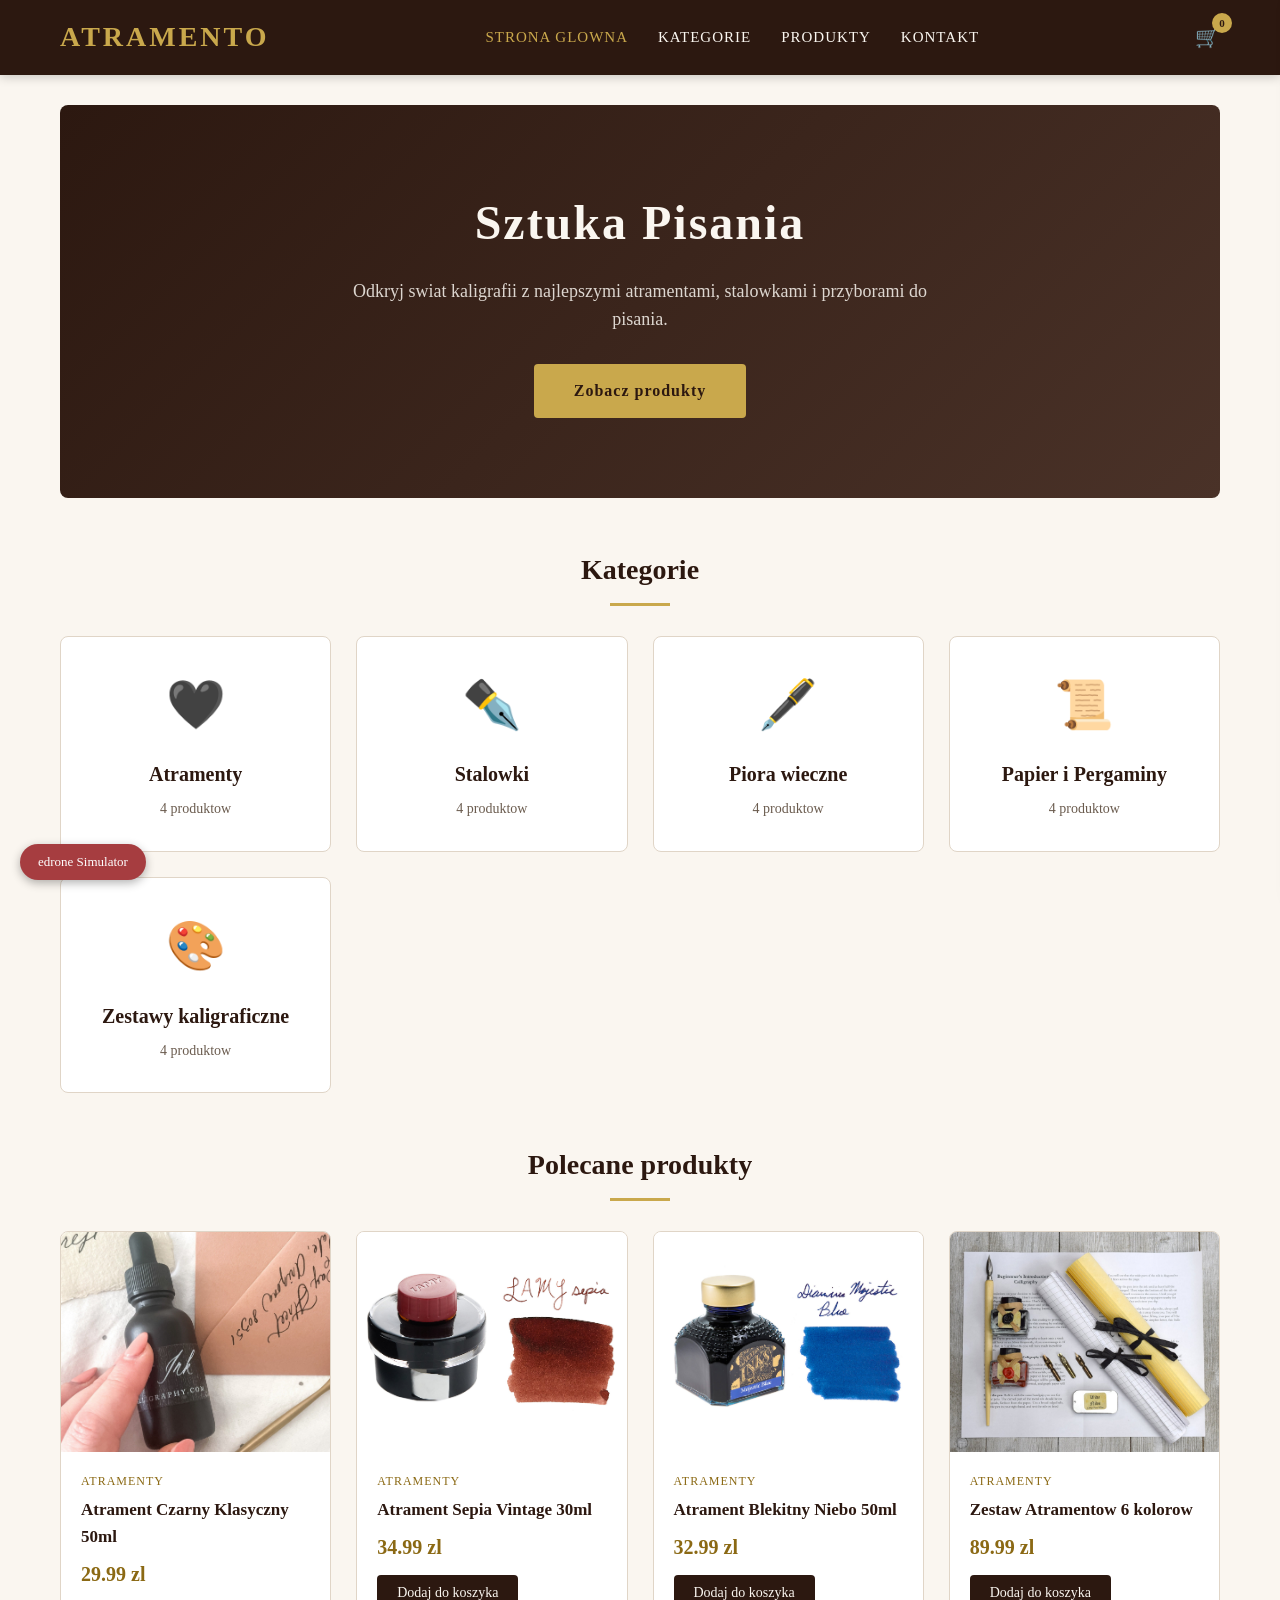
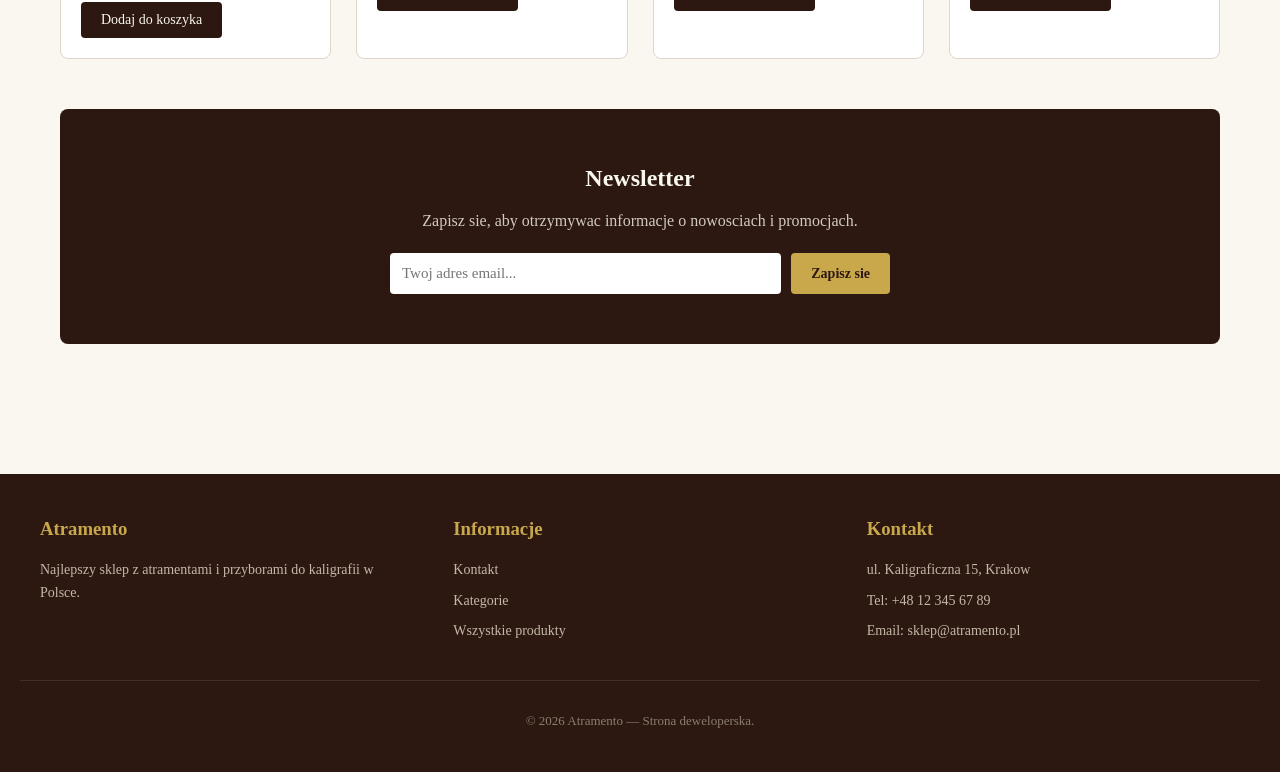
==== commit 33fb9558: "Add ink bottle favicon to all pages Co-Authored-By: Claude Opus 4.6 (1M context) <noreply@anthropic." ====
--- a/index.html
+++ b/index.html
@@ -4,695 +4,49 @@
     <meta charset="UTF-8">
     <meta name="viewport" content="width=device-width, initial-scale=1.0">
     <title>Atramento — Sklep z Atramentami i Przyborami do Kaligrafii</title>
-    <style>
-        :root {
-            --primary: #2c1810;
-            --secondary: #8b6914;
-            --accent: #c9a84c;
-            --bg: #faf6f0;
-            --bg-card: #fff;
-            --text: #2c1810;
-            --text-light: #6b5c4f;
-            --border: #e0d5c7;
-            --success: #4a7c59;
-            --danger: #a63d40;
-        }
-
-        * { margin: 0; padding: 0; box-sizing: border-box; }
-
-        body {
-            font-family: 'Georgia', 'Times New Roman', serif;
-            background: var(--bg);
-            color: var(--text);
-            line-height: 1.6;
-        }
-
-        /* HEADER */
-        header {
-            background: var(--primary);
-            color: #faf6f0;
-            padding: 0;
-            position: sticky;
-            top: 0;
-            z-index: 100;
-            box-shadow: 0 2px 10px rgba(0,0,0,0.2);
-        }
-        .header-top {
-            display: flex;
-            align-items: center;
-            justify-content: space-between;
-            max-width: 1200px;
-            margin: 0 auto;
-            padding: 15px 20px;
-        }
-        .logo {
-            font-size: 28px;
-            font-weight: bold;
-            letter-spacing: 3px;
-            cursor: pointer;
-            text-transform: uppercase;
-        }
-        .logo span { color: var(--accent); }
-        nav {
-            display: flex;
-            gap: 30px;
-        }
-        nav a {
-            color: #faf6f0;
-            text-decoration: none;
-            font-size: 15px;
-            letter-spacing: 1px;
-            cursor: pointer;
-            transition: color 0.2s;
-            text-transform: uppercase;
-        }
-        nav a:hover, nav a.active { color: var(--accent); }
-        .cart-icon {
-            position: relative;
-            cursor: pointer;
-            font-size: 20px;
-        }
-        .cart-count {
-            position: absolute;
-            top: -8px;
-            right: -12px;
-            background: var(--accent);
-            color: var(--primary);
-            border-radius: 50%;
-            width: 20px;
-            height: 20px;
-            display: flex;
-            align-items: center;
-            justify-content: center;
-            font-size: 11px;
-            font-weight: bold;
-        }
-
-        /* MAIN CONTENT */
-        main {
-            max-width: 1200px;
-            margin: 0 auto;
-            padding: 30px 20px;
-            min-height: 60vh;
-        }
-
-        /* HERO */
-        .hero {
-            background: linear-gradient(135deg, var(--primary) 0%, #4a3228 100%);
-            color: #faf6f0;
-            padding: 80px 40px;
-            border-radius: 8px;
-            margin-bottom: 50px;
-            text-align: center;
-        }
-        .hero h1 {
-            font-size: 48px;
-            margin-bottom: 15px;
-            letter-spacing: 2px;
-        }
-        .hero p {
-            font-size: 18px;
-            opacity: 0.85;
-            max-width: 600px;
-            margin: 0 auto 30px;
-        }
-        .hero-btn {
-            display: inline-block;
-            background: var(--accent);
-            color: var(--primary);
-            padding: 14px 40px;
-            border-radius: 4px;
-            text-decoration: none;
-            font-weight: bold;
-            letter-spacing: 1px;
-            cursor: pointer;
-            transition: background 0.2s;
-            border: none;
-            font-size: 16px;
-            font-family: inherit;
-        }
-        .hero-btn:hover { background: #d4b35a; }
-
-        /* SECTION TITLES */
-        .section-title {
-            font-size: 28px;
-            margin-bottom: 30px;
-            text-align: center;
-            position: relative;
-        }
-        .section-title::after {
-            content: '';
-            display: block;
-            width: 60px;
-            height: 3px;
-            background: var(--accent);
-            margin: 10px auto 0;
-        }
-
-        /* CATEGORY CARDS */
-        .categories-grid {
-            display: grid;
-            grid-template-columns: repeat(auto-fill, minmax(250px, 1fr));
-            gap: 25px;
-            margin-bottom: 50px;
-        }
-        .category-card {
-            background: var(--bg-card);
-            border: 1px solid var(--border);
-            border-radius: 8px;
-            padding: 30px;
-            text-align: center;
-            cursor: pointer;
-            transition: transform 0.2s, box-shadow 0.2s;
-        }
-        .category-card:hover {
-            transform: translateY(-3px);
-            box-shadow: 0 6px 20px rgba(0,0,0,0.1);
-        }
-        .category-icon {
-            font-size: 48px;
-            margin-bottom: 15px;
-        }
-        .category-card h3 {
-            font-size: 20px;
-            margin-bottom: 8px;
-        }
-        .category-card p {
-            color: var(--text-light);
-            font-size: 14px;
-        }
-
-        /* PRODUCT GRID */
-        .products-grid {
-            display: grid;
-            grid-template-columns: repeat(auto-fill, minmax(260px, 1fr));
-            gap: 25px;
-            margin-bottom: 40px;
-        }
-        .product-card {
-            background: var(--bg-card);
-            border: 1px solid var(--border);
-            border-radius: 8px;
-            overflow: hidden;
-            transition: transform 0.2s, box-shadow 0.2s;
-        }
-        .product-card:hover {
-            transform: translateY(-3px);
-            box-shadow: 0 6px 20px rgba(0,0,0,0.1);
-        }
-        .product-image {
-            width: 100%;
-            height: 220px;
-            background: linear-gradient(135deg, #e8ddd0 0%, #d4c5b0 100%);
-            display: flex;
-            align-items: center;
-            justify-content: center;
-            font-size: 64px;
-            cursor: pointer;
-        }
-        .product-info {
-            padding: 20px;
-        }
-        .product-category {
-            font-size: 12px;
-            color: var(--secondary);
-            text-transform: uppercase;
-            letter-spacing: 1px;
-            margin-bottom: 5px;
-        }
-        .product-info h3 {
-            font-size: 17px;
-            margin-bottom: 8px;
-            cursor: pointer;
-        }
-        .product-info h3:hover { color: var(--secondary); }
-        .product-price {
-            font-size: 20px;
-            font-weight: bold;
-            color: var(--secondary);
-            margin-bottom: 12px;
-        }
-        .btn {
-            display: inline-block;
-            padding: 10px 20px;
-            border-radius: 4px;
-            border: none;
-            cursor: pointer;
-            font-family: inherit;
-            font-size: 14px;
-            transition: background 0.2s;
-        }
-        .btn-primary {
-            background: var(--primary);
-            color: #faf6f0;
-        }
-        .btn-primary:hover { background: #3d2518; }
-        .btn-accent {
-            background: var(--accent);
-            color: var(--primary);
-            font-weight: bold;
-        }
-        .btn-accent:hover { background: #d4b35a; }
-        .btn-outline {
-            background: transparent;
-            border: 1px solid var(--border);
-            color: var(--text);
-        }
-        .btn-outline:hover { border-color: var(--primary); }
-        .btn-danger {
-            background: var(--danger);
-            color: #fff;
-        }
-        .btn-danger:hover { background: #8e3335; }
-        .btn-block { display: block; width: 100%; text-align: center; }
-
-        /* PRODUCT DETAIL */
-        .product-detail {
-            display: grid;
-            grid-template-columns: 1fr 1fr;
-            gap: 40px;
-            margin-bottom: 40px;
-        }
-        .product-detail-image {
-            background: linear-gradient(135deg, #e8ddd0 0%, #d4c5b0 100%);
-            border-radius: 8px;
-            display: flex;
-            align-items: center;
-            justify-content: center;
-            font-size: 120px;
-            min-height: 400px;
-        }
-        .product-detail-info h1 {
-            font-size: 32px;
-            margin-bottom: 10px;
-        }
-        .product-detail-info .product-category {
-            margin-bottom: 15px;
-        }
-        .product-detail-info .product-price {
-            font-size: 28px;
-            margin-bottom: 20px;
-        }
-        .product-detail-info .description {
-            color: var(--text-light);
-            margin-bottom: 25px;
-            line-height: 1.8;
-        }
-        .quantity-selector {
-            display: flex;
-            align-items: center;
-            gap: 15px;
-            margin-bottom: 20px;
-        }
-        .quantity-selector button {
-            width: 36px;
-            height: 36px;
-            border: 1px solid var(--border);
-            background: var(--bg);
-            cursor: pointer;
-            font-size: 18px;
-            border-radius: 4px;
-        }
-        .quantity-selector span {
-            font-size: 18px;
-            min-width: 30px;
-            text-align: center;
-        }
-
-        /* CART */
-        .cart-panel {
-            position: fixed;
-            right: -420px;
-            top: 0;
-            width: 400px;
-            height: 100vh;
-            background: var(--bg-card);
-            box-shadow: -4px 0 20px rgba(0,0,0,0.15);
-            z-index: 200;
-            transition: right 0.3s;
-            display: flex;
-            flex-direction: column;
-        }
-        .cart-panel.open { right: 0; }
-        .cart-header {
-            display: flex;
-            justify-content: space-between;
-            align-items: center;
-            padding: 20px;
-            border-bottom: 1px solid var(--border);
-        }
-        .cart-header h2 { font-size: 20px; }
-        .cart-close {
-            background: none;
-            border: none;
-            font-size: 24px;
-            cursor: pointer;
-        }
-        .cart-items {
-            flex: 1;
-            overflow-y: auto;
-            padding: 20px;
-        }
-        .cart-item {
-            display: flex;
-            gap: 15px;
-            padding: 15px 0;
-            border-bottom: 1px solid var(--border);
-        }
-        .cart-item-icon {
-            width: 60px;
-            height: 60px;
-            background: #e8ddd0;
-            border-radius: 4px;
-            display: flex;
-            align-items: center;
-            justify-content: center;
-            font-size: 28px;
-        }
-        .cart-item-details { flex: 1; }
-        .cart-item-details h4 { font-size: 14px; margin-bottom: 4px; }
-        .cart-item-details .price { color: var(--secondary); font-weight: bold; }
-        .cart-item-remove {
-            background: none;
-            border: none;
-            color: var(--danger);
-            cursor: pointer;
-            font-size: 18px;
-        }
-        .cart-footer {
-            padding: 20px;
-            border-top: 1px solid var(--border);
-        }
-        .cart-total {
-            display: flex;
-            justify-content: space-between;
-            font-size: 18px;
-            font-weight: bold;
-            margin-bottom: 15px;
-        }
-        .cart-overlay {
-            position: fixed;
-            top: 0;
-            left: 0;
-            width: 100%;
-            height: 100%;
-            background: rgba(0,0,0,0.4);
-            z-index: 199;
-            display: none;
-        }
-        .cart-overlay.open { display: block; }
-
-        /* CONTACT FORM */
-        .contact-container {
-            max-width: 700px;
-            margin: 0 auto;
-        }
-        .form-group {
-            margin-bottom: 20px;
-        }
-        .form-group label {
-            display: block;
-            margin-bottom: 6px;
-            font-weight: bold;
-            font-size: 14px;
-        }
-        .form-group input,
-        .form-group textarea,
-        .form-group select {
-            width: 100%;
-            padding: 12px;
-            border: 1px solid var(--border);
-            border-radius: 4px;
-            font-family: inherit;
-            font-size: 15px;
-            background: var(--bg-card);
-        }
-        .form-group textarea { height: 150px; resize: vertical; }
-
-        /* NEWSLETTER */
-        .newsletter {
-            background: var(--primary);
-            color: #faf6f0;
-            padding: 50px 40px;
-            border-radius: 8px;
-            text-align: center;
-            margin: 50px 0;
-        }
-        .newsletter h2 { margin-bottom: 10px; }
-        .newsletter p { opacity: 0.8; margin-bottom: 20px; }
-        .newsletter-form {
-            display: flex;
-            gap: 10px;
-            max-width: 500px;
-            margin: 0 auto;
-        }
-        .newsletter-form input {
-            flex: 1;
-            padding: 12px;
-            border: none;
-            border-radius: 4px;
-            font-size: 15px;
-            font-family: inherit;
-        }
-
-        /* FOOTER */
-        footer {
-            background: var(--primary);
-            color: #faf6f0;
-            padding: 40px 20px;
-            margin-top: 50px;
-        }
-        .footer-content {
-            max-width: 1200px;
-            margin: 0 auto;
-            display: grid;
-            grid-template-columns: repeat(3, 1fr);
-            gap: 40px;
-        }
-        .footer-section h3 {
-            margin-bottom: 15px;
-            color: var(--accent);
-        }
-        .footer-section p, .footer-section a {
-            color: #c4b8a8;
-            text-decoration: none;
-            display: block;
-            margin-bottom: 8px;
-            font-size: 14px;
-        }
-        .footer-section a:hover { color: var(--accent); }
-        .footer-bottom {
-            text-align: center;
-            padding-top: 30px;
-            margin-top: 30px;
-            border-top: 1px solid rgba(255,255,255,0.1);
-            font-size: 13px;
-            color: #8a7d6f;
-        }
-
-        /* THANK YOU */
-        .thank-you {
-            text-align: center;
-            padding: 60px 20px;
-        }
-        .thank-you h1 { color: var(--success); margin-bottom: 15px; }
-
-        /* BREADCRUMB */
-        .breadcrumb {
-            margin-bottom: 25px;
-            font-size: 14px;
-            color: var(--text-light);
-        }
-        .breadcrumb a {
-            color: var(--secondary);
-            text-decoration: none;
-            cursor: pointer;
-        }
-        .breadcrumb a:hover { text-decoration: underline; }
-
-        /* FILTER BAR */
-        .filter-bar {
-            display: flex;
-            gap: 15px;
-            margin-bottom: 25px;
-            flex-wrap: wrap;
-        }
-        .filter-btn {
-            padding: 8px 18px;
-            border: 1px solid var(--border);
-            background: var(--bg-card);
-            border-radius: 20px;
-            cursor: pointer;
-            font-family: inherit;
-            font-size: 13px;
-            transition: all 0.2s;
-        }
-        .filter-btn.active, .filter-btn:hover {
-            background: var(--primary);
-            color: #faf6f0;
-            border-color: var(--primary);
-        }
-
-        /* TOAST */
-        .toast {
-            position: fixed;
-            bottom: 30px;
-            right: 30px;
-            background: var(--primary);
-            color: #faf6f0;
-            padding: 15px 25px;
-            border-radius: 6px;
-            box-shadow: 0 4px 15px rgba(0,0,0,0.2);
-            transform: translateY(100px);
-            opacity: 0;
-            transition: all 0.3s;
-            z-index: 300;
-        }
-        .toast.show { transform: translateY(0); opacity: 1; }
-
-        /* SIMULATOR PANEL */
-        .simulator-toggle {
-            position: fixed;
-            bottom: 20px;
-            left: 20px;
-            background: var(--danger);
-            color: #fff;
-            padding: 10px 18px;
-            border-radius: 25px;
-            border: none;
-            cursor: pointer;
-            font-family: inherit;
-            font-size: 13px;
-            z-index: 300;
-            box-shadow: 0 3px 10px rgba(0,0,0,0.3);
-        }
-        .simulator-panel {
-            position: fixed;
-            bottom: 60px;
-            left: 20px;
-            width: 380px;
-            max-height: 500px;
-            background: #1a1a2e;
-            color: #e0e0e0;
-            border-radius: 8px;
-            box-shadow: 0 4px 20px rgba(0,0,0,0.4);
-            z-index: 300;
-            display: none;
-            flex-direction: column;
-            font-family: 'Courier New', monospace;
-            font-size: 12px;
-        }
-        .simulator-panel.open { display: flex; }
-        .simulator-header {
-            padding: 12px 15px;
-            background: #16213e;
-            border-radius: 8px 8px 0 0;
-            display: flex;
-            justify-content: space-between;
-            align-items: center;
-        }
-        .simulator-header h3 { font-size: 14px; color: #e94560; }
-        .simulator-controls {
-            padding: 10px 15px;
-            display: flex;
-            gap: 8px;
-            flex-wrap: wrap;
-            border-bottom: 1px solid #2a2a4a;
-        }
-        .sim-btn {
-            padding: 5px 12px;
-            border: 1px solid #3a3a5a;
-            background: #2a2a4a;
-            color: #e0e0e0;
-            border-radius: 4px;
-            cursor: pointer;
-            font-family: inherit;
-            font-size: 11px;
-        }
-        .sim-btn:hover { background: #3a3a6a; }
-        .sim-btn.active { background: #e94560; border-color: #e94560; }
-        .simulator-log {
-            flex: 1;
-            overflow-y: auto;
-            padding: 10px 15px;
-            max-height: 300px;
-        }
-        .log-entry {
-            padding: 4px 0;
-            border-bottom: 1px solid #2a2a3a;
-        }
-        .log-time { color: #666; }
-        .log-action { color: #e94560; font-weight: bold; }
-        .log-email { color: #4ecdc4; }
-        .log-anon { color: #f9a825; }
-
-        /* RESPONSIVE */
-        @media (max-width: 768px) {
-            .hero h1 { font-size: 32px; }
-            .product-detail { grid-template-columns: 1fr; }
-            .footer-content { grid-template-columns: 1fr; }
-            nav { gap: 15px; }
-            nav a { font-size: 13px; }
-            .newsletter-form { flex-direction: column; }
-        }
-    </style>
+    <link rel="icon" href="favicon.svg" type="image/svg+xml">
+    <link rel="stylesheet" href="styles.css">
 </head>
 <body>
 
-<!-- HEADER -->
 <header>
     <div class="header-top">
-        <div class="logo" onclick="navigate('home')"><span>Atramento</span></div>
+        <div class="logo"><a href="index.html"><span>Atramento</span></a></div>
         <nav>
-            <a onclick="navigate('home')" id="nav-home">Strona Glowna</a>
-            <a onclick="navigate('categories')" id="nav-categories">Kategorie</a>
-            <a onclick="navigate('products')" id="nav-products">Produkty</a>
-            <a onclick="navigate('contact')" id="nav-contact">Kontakt</a>
+            <a href="index.html" class="active">Strona Glowna</a>
+            <a href="categories.html">Kategorie</a>
+            <a href="products.html">Produkty</a>
+            <a href="contact.html">Kontakt</a>
         </nav>
-        <div class="cart-icon" onclick="toggleCart()">
-            &#128722;
-            <div class="cart-count" id="cart-count">0</div>
-        </div>
+        <div class="cart-icon" onclick="toggleCart()">&#128722;<div class="cart-count" id="cart-count">0</div></div>
     </div>
 </header>
 
-<!-- CART OVERLAY -->
 <div class="cart-overlay" id="cart-overlay" onclick="toggleCart()"></div>
-
-<!-- CART PANEL -->
 <div class="cart-panel" id="cart-panel">
-    <div class="cart-header">
-        <h2>Koszyk</h2>
-        <button class="cart-close" onclick="toggleCart()">&times;</button>
-    </div>
+    <div class="cart-header"><h2>Koszyk</h2><button class="cart-close" onclick="toggleCart()">&times;</button></div>
     <div class="cart-items" id="cart-items"></div>
     <div class="cart-footer">
-        <div class="cart-total">
-            <span>Razem:</span>
-            <span id="cart-total-price">0,00 zl</span>
-        </div>
+        <div class="cart-total"><span>Razem:</span><span id="cart-total-price">0,00 zl</span></div>
         <button class="btn btn-accent btn-block" onclick="checkout()">Zamow</button>
     </div>
 </div>
 
-<!-- TOAST -->
 <div class="toast" id="toast"></div>
 
-<!-- MAIN CONTENT -->
 <main id="app"></main>
 
-<!-- FOOTER -->
 <footer>
     <div class="footer-content">
         <div class="footer-section">
             <h3>Atramento</h3>
-            <p>Najlepszy sklep z atramentami i przyborami do kaligrafii w Polsce. Oferujemy produkty najwyzszej jakosci dla profesjonalistow i amatorow.</p>
+            <p>Najlepszy sklep z atramentami i przyborami do kaligrafii w Polsce.</p>
         </div>
         <div class="footer-section">
             <h3>Informacje</h3>
-            <a onclick="navigate('contact')" style="cursor:pointer">Kontakt</a>
-            <a onclick="navigate('categories')" style="cursor:pointer">Kategorie</a>
-            <a onclick="navigate('products')" style="cursor:pointer">Wszystkie produkty</a>
+            <a href="contact.html">Kontakt</a>
+            <a href="categories.html">Kategorie</a>
+            <a href="products.html">Wszystkie produkty</a>
         </div>
         <div class="footer-section">
             <h3>Kontakt</h3>
@@ -701,920 +55,80 @@
             <p>Email: sklep@atramento.pl</p>
         </div>
     </div>
-    <div class="footer-bottom">
-        &copy; 2026 Atramento — Sklep z atramentami i przyborami do kaligrafii. Strona deweloperska.
-    </div>
+    <div class="footer-bottom">&copy; 2026 Atramento — Strona deweloperska.</div>
 </footer>
 
-<!-- SIMULATOR -->
-<button class="simulator-toggle" id="sim-toggle" onclick="toggleSimulator()">edrone Simulator</button>
+<button class="simulator-toggle" onclick="toggleSimulator()">edrone Simulator</button>
 <div class="simulator-panel" id="sim-panel">
-    <div class="simulator-header">
-        <h3>edrone Event Simulator</h3>
-        <span id="sim-status">Zatrzymany</span>
-    </div>
+    <div class="simulator-header"><h3>edrone Event Simulator</h3><span id="sim-status">Zatrzymany</span></div>
     <div class="simulator-controls">
         <button class="sim-btn" id="sim-start" onclick="startSimulator()">Start</button>
         <button class="sim-btn" id="sim-stop" onclick="stopSimulator()">Stop</button>
         <button class="sim-btn" onclick="sendSingleEvent()">Wyslij 1</button>
-        <button class="sim-btn" onclick="clearLog()">Wyczysc log</button>
+        <button class="sim-btn" onclick="clearSimLog()">Wyczysc log</button>
     </div>
     <div class="simulator-log" id="sim-log"></div>
 </div>
 
-<!-- ======================== -->
-<!-- EDRONE TRACKING SCRIPT   -->
-<!-- ======================== -->
 <script>
-    // =============================================
-    // EDRONE INITIALIZATION
-    // Replace YOUR_APP_ID with your actual App ID from Mission Control
-    // =============================================
-    (function () {
-        window._edrone = window._edrone || {};
-        _edrone.app_id = 'YOUR_APP_ID';
-        _edrone.platform = 'custom';
-        _edrone.version = '1.0';
+(function () {
+    window._edrone = window._edrone || {};
+    _edrone.app_id = 'd9d6477ce6888';
+    _edrone.platform = 'custom';
+    _edrone.version = '1.0';
+    var s = document.createElement('script');
+    s.type = 'text/javascript'; s.async = true;
+    s.src = 'https://d3bo67muzbfgtl.cloudfront.net/edrone_2_0.js?app_id=' + _edrone.app_id;
+    var f = document.getElementsByTagName('script')[0];
+    f.parentNode.insertBefore(s, f);
+})();
+</script>
+<script src="shared.js"></script>
+<script>
+document.addEventListener('DOMContentLoaded', function() {
+    var app = document.getElementById('app');
+    var featured = products.slice(0, 4);
 
-        var script = document.createElement('script');
-        script.type = 'text/javascript';
-        script.async = true;
-        script.src = 'https://d3bo67muzbfgtl.cloudfront.net/edrone_2_0.js?app_id=' + _edrone.app_id;
-        var firstScript = document.getElementsByTagName('script')[0];
-        firstScript.parentNode.insertBefore(script, firstScript);
-    })();
-</script>
+    app.innerHTML =
+        '<div class="hero">' +
+            '<h1>Sztuka Pisania</h1>' +
+            '<p>Odkryj swiat kaligrafii z najlepszymi atramentami, stalowkami i przyborami do pisania.</p>' +
+            '<a href="products.html" class="hero-btn">Zobacz produkty</a>' +
+        '</div>' +
+        '<h2 class="section-title">Kategorie</h2>' +
+        '<div class="categories-grid">' +
+            categories.map(function(c) {
+                return '<a class="category-card" href="products.html?cat=' + c.id + '">' +
+                    '<div class="category-icon">' + c.icon + '</div>' +
+                    '<h3>' + c.name + '</h3>' +
+                    '<p>' + products.filter(function(p) { return p.categoryId === c.id; }).length + ' produktow</p>' +
+                '</a>';
+            }).join('') +
+        '</div>' +
+        '<h2 class="section-title">Polecane produkty</h2>' +
+        '<div class="products-grid">' +
+            featured.map(function(p) { return productCardHTML(p); }).join('') +
+        '</div>' +
+        '<div class="newsletter">' +
+            '<h2>Newsletter</h2>' +
+            '<p>Zapisz sie, aby otrzymywac informacje o nowosciach i promocjach.</p>' +
+            '<div class="newsletter-form">' +
+                '<input type="email" id="newsletter-email" placeholder="Twoj adres email..." />' +
+                '<button class="btn btn-accent" onclick="subscribeNL()">Zapisz sie</button>' +
+            '</div>' +
+        '</div>';
 
-<script>
-// =============================================
-// PRODUCT DATA (20 products)
-// =============================================
-const STORE_URL = window.location.href.split('?')[0].split('#')[0];
+    edroneHomepageView();
+});
 
-const categories = [
-    { id: '1', name: 'Atramenty', icon: '🖤' },
-    { id: '2', name: 'Stalowki', icon: '✒️' },
-    { id: '3', name: 'Piora wieczne', icon: '🖋️' },
-    { id: '4', name: 'Papier i Pergaminy', icon: '📜' },
-    { id: '5', name: 'Zestawy kaligraficzne', icon: '🎨' }
-];
-
-const products = [
-    // Atramenty (cat 1)
-    {
-        id: 'INK-001', title: 'Atrament Czarny Klasyczny 50ml',
-        price: 29.99, categoryId: '1', categoryName: 'Atramenty',
-        icon: '🖤', sku: 'ATR-BLK-50',
-        description: 'Klasyczny czarny atrament do kaligrafii. Doskonala plynnosc, gleboka czern. Idealny do codziennej pracy z piorem.'
-    },
-    {
-        id: 'INK-002', title: 'Atrament Sepia Vintage 30ml',
-        price: 34.99, categoryId: '1', categoryName: 'Atramenty',
-        icon: '🤎', sku: 'ATR-SEP-30',
-        description: 'Atrament w kolorze sepii, inspirowany historycznymi dokumentami. Nadaje listom i kaligrafii antyczny charakter.'
-    },
-    {
-        id: 'INK-003', title: 'Atrament Blekitny Niebo 50ml',
-        price: 32.99, categoryId: '1', categoryName: 'Atramenty',
-        icon: '💙', sku: 'ATR-BLU-50',
-        description: 'Delikatny blekitny atrament o subtelnym odcieniu nieba. Swietny do listow i zaprosen.'
-    },
-    {
-        id: 'INK-004', title: 'Zestaw Atramentow 6 kolorow',
-        price: 89.99, categoryId: '1', categoryName: 'Atramenty',
-        icon: '🎨', sku: 'ATR-SET-6',
-        description: 'Zestaw szesciu atramentow w roznych kolorach: czarny, sepia, blekitny, zielony, fioletowy, czerwony.'
-    },
-
-    // Stalowki (cat 2)
-    {
-        id: 'NIB-001', title: 'Stalowka Nikko G',
-        price: 12.99, categoryId: '2', categoryName: 'Stalowki',
-        icon: '✒️', sku: 'NIB-NKG-01',
-        description: 'Popularna stalowka Nikko G, idealna dla poczatkujacych. Elastyczna i latwa w uzyciu.'
-    },
-    {
-        id: 'NIB-002', title: 'Stalowka Brause Steno Blue Pumpkin',
-        price: 8.99, categoryId: '2', categoryName: 'Stalowki',
-        icon: '✒️', sku: 'NIB-BRS-01',
-        description: 'Stalowka Brause o sredniej elastycznosci. Swietna do stylu italik i copperplate.'
-    },
-    {
-        id: 'NIB-003', title: 'Stalowka Hunt 101',
-        price: 14.99, categoryId: '2', categoryName: 'Stalowki',
-        icon: '✒️', sku: 'NIB-HNT-01',
-        description: 'Profesjonalna stalowka Hunt 101 z duzym zbiornikiem atramentu. Idealna do dlugich sesji kaligraficznych.'
-    },
-    {
-        id: 'NIB-004', title: 'Zestaw stalowek 10 szt.',
-        price: 49.99, categoryId: '2', categoryName: 'Stalowki',
-        icon: '✒️', sku: 'NIB-SET-10',
-        description: 'Zestaw dziesieciu roznych stalowek do kaligrafii. Zawiera stalowki pointed pen i broad edge.'
-    },
-
-    // Piora wieczne (cat 3)
-    {
-        id: 'PEN-001', title: 'Pioro Wieczne Lamy Safari',
-        price: 149.99, categoryId: '3', categoryName: 'Piora wieczne',
-        icon: '🖋️', sku: 'PEN-LAM-01',
-        description: 'Kultowe pioro wieczne Lamy Safari. Ergonomiczny chwyt, wymienne naboje. Dostepne w kolorze czarnym.'
-    },
-    {
-        id: 'PEN-002', title: 'Pioro Wieczne Platinum Preppy',
-        price: 39.99, categoryId: '3', categoryName: 'Piora wieczne',
-        icon: '🖋️', sku: 'PEN-PLT-01',
-        description: 'Niedrogie pioro wieczne Platinum Preppy. Swietne dla poczatkujacych. Delikatna stalowka F.'
-    },
-    {
-        id: 'PEN-003', title: 'Pioro Wieczne TWSBI Eco',
-        price: 219.99, categoryId: '3', categoryName: 'Piora wieczne',
-        icon: '🖋️', sku: 'PEN-TWS-01',
-        description: 'Pioro tlokowe TWSBI Eco z przezroczystym korpusem. Duzy zbiornik atramentu, plynne pisanie.'
-    },
-    {
-        id: 'PEN-004', title: 'Pioro Wieczne Parker Sonnet',
-        price: 459.99, categoryId: '3', categoryName: 'Piora wieczne',
-        icon: '🖋️', sku: 'PEN-PRK-01',
-        description: 'Eleganckie pioro wieczne Parker Sonnet ze zlotym stalowka 18K. Idealny prezent dla milosnika pisania.'
-    },
-
-    // Papier i Pergaminy (cat 4)
-    {
-        id: 'PAP-001', title: 'Blok do Kaligrafii A4 100 ark.',
-        price: 44.99, categoryId: '4', categoryName: 'Papier i Pergaminy',
-        icon: '📄', sku: 'PAP-BLK-A4',
-        description: 'Blok papieru do kaligrafii formatu A4, 100 arkuszy. Gladka powierzchnia, gramatura 90g/m2.'
-    },
-    {
-        id: 'PAP-002', title: 'Pergamin Naturalny A3',
-        price: 19.99, categoryId: '4', categoryName: 'Papier i Pergaminy',
-        icon: '📜', sku: 'PAP-PRG-A3',
-        description: 'Autentyczny pergamin formatu A3. Naturalny kolor, idealna powierzchnia do kaligrafii.'
-    },
-    {
-        id: 'PAP-003', title: 'Papier Bawelniany Kremowy 25 ark.',
-        price: 54.99, categoryId: '4', categoryName: 'Papier i Pergaminy',
-        icon: '📃', sku: 'PAP-COT-25',
-        description: 'Luksusowy papier bawelniany w kolorze kremowym. 25 arkuszy, gramatura 120g/m2. Idealny do zaprosen.'
-    },
-    {
-        id: 'PAP-004', title: 'Zwoj Pergaminu 5m',
-        price: 79.99, categoryId: '4', categoryName: 'Papier i Pergaminy',
-        icon: '📜', sku: 'PAP-ZWJ-5M',
-        description: 'Zwoj pergaminu o dlugosci 5 metrow. Imitacja starozytnego pergaminu, idealny do dlugich projektow.'
-    },
-
-    // Zestawy (cat 5)
-    {
-        id: 'SET-001', title: 'Zestaw Startowy do Kaligrafii',
-        price: 129.99, categoryId: '5', categoryName: 'Zestawy kaligraficzne',
-        icon: '🎁', sku: 'SET-STR-01',
-        description: 'Kompletny zestaw dla poczatkujacych: 3 stalowki, uchwyt, atrament czarny, blok A5. Idealny na prezent.'
-    },
-    {
-        id: 'SET-002', title: 'Zestaw Profesjonalny Copperplate',
-        price: 249.99, categoryId: '5', categoryName: 'Zestawy kaligraficzne',
-        icon: '🎁', sku: 'SET-PRO-01',
-        description: 'Zestaw profesjonalny do stylu copperplate: 5 stalowek, 2 uchwyty, 3 atramenty, papier premium.'
-    },
-    {
-        id: 'SET-003', title: 'Zestaw Pioro + Atrament Gift Box',
-        price: 189.99, categoryId: '5', categoryName: 'Zestawy kaligraficzne',
-        icon: '🎁', sku: 'SET-GFT-01',
-        description: 'Elegancki zestaw prezentowy: pioro wieczne i atrament w ozdobnym pudelku. Idealny prezent.'
-    },
-    {
-        id: 'SET-004', title: 'Zestaw Brush Lettering',
-        price: 99.99, categoryId: '5', categoryName: 'Zestawy kaligraficzne',
-        icon: '🎁', sku: 'SET-BRL-01',
-        description: 'Zestaw do brush letteringu: 6 brush penow, blok papieru, poradnik. Swietny na poczatek przygody z liternictwem.'
-    }
-];
-
-// =============================================
-// CART STATE
-// =============================================
-let cart = [];
-
-// =============================================
-// NAVIGATION / SPA ROUTER
-// =============================================
-let currentPage = 'home';
-
-function navigate(page, data) {
-    currentPage = page;
-    const app = document.getElementById('app');
-
-    // Update active nav
-    document.querySelectorAll('nav a').forEach(a => a.classList.remove('active'));
-    const navId = 'nav-' + (page === 'product' ? 'products' : page === 'thank-you' ? 'home' : page);
-    const navEl = document.getElementById(navId);
-    if (navEl) navEl.classList.add('active');
-
-    window.scrollTo(0, 0);
-
-    switch (page) {
-        case 'home': renderHome(app); break;
-        case 'categories': renderCategories(app); break;
-        case 'products': renderProducts(app, data); break;
-        case 'product': renderProduct(app, data); break;
-        case 'contact': renderContact(app); break;
-        case 'thank-you': renderThankYou(app, data); break;
-    }
-}
-
-// =============================================
-// PAGE RENDERERS
-// =============================================
-function renderHome(app) {
-    const featured = products.slice(0, 4);
-    app.innerHTML = `
-        <div class="hero">
-            <h1>Sztuka Pisania</h1>
-            <p>Odkryj swiat kaligrafii z najlepszymi atramentami, stalowkami i przyborami do pisania. Tworzymy narzedzia dla artystow slowa.</p>
-            <button class="hero-btn" onclick="navigate('products')">Zobacz produkty</button>
-        </div>
-
-        <h2 class="section-title">Kategorie</h2>
-        <div class="categories-grid">
-            ${categories.map(c => `
-                <div class="category-card" onclick="navigate('products', '${c.id}')">
-                    <div class="category-icon">${c.icon}</div>
-                    <h3>${c.name}</h3>
-                    <p>${products.filter(p => p.categoryId === c.id).length} produktow</p>
-                </div>
-            `).join('')}
-        </div>
-
-        <h2 class="section-title">Polecane produkty</h2>
-        <div class="products-grid">
-            ${featured.map(p => productCard(p)).join('')}
-        </div>
-
-        <div class="newsletter">
-            <h2>Newsletter</h2>
-            <p>Zapisz sie, aby otrzymywac informacje o nowosciach i promocjach.</p>
-            <div class="newsletter-form">
-                <input type="email" id="newsletter-email" placeholder="Twoj adres email..." />
-                <button class="btn btn-accent" onclick="subscribeNewsletter()">Zapisz sie</button>
-            </div>
-        </div>
-    `;
-
-    // edrone: homepage_view
-    edroneHomepageView();
-}
-
-function renderCategories(app) {
-    app.innerHTML = `
-        <div class="breadcrumb">
-            <a onclick="navigate('home')">Strona glowna</a> / Kategorie
-        </div>
-        <h2 class="section-title">Kategorie</h2>
-        <div class="categories-grid">
-            ${categories.map(c => `
-                <div class="category-card" onclick="navigate('products', '${c.id}')">
-                    <div class="category-icon">${c.icon}</div>
-                    <h3>${c.name}</h3>
-                    <p>${products.filter(p => p.categoryId === c.id).length} produktow</p>
-                </div>
-            `).join('')}
-        </div>
-    `;
-
-    // edrone: category_view (all categories)
-    edroneCategoryView(categories.map(c => c.id).join('|'), categories.map(c => c.name).join('|'));
-}
-
-function renderProducts(app, filterCategoryId) {
-    const filtered = filterCategoryId
-        ? products.filter(p => p.categoryId === filterCategoryId)
-        : products;
-
-    const catName = filterCategoryId
-        ? categories.find(c => c.id === filterCategoryId)?.name || 'Wszystkie'
-        : 'Wszystkie produkty';
-
-    app.innerHTML = `
-        <div class="breadcrumb">
-            <a onclick="navigate('home')">Strona glowna</a> /
-            ${filterCategoryId ? `<a onclick="navigate('categories')">Kategorie</a> / ${catName}` : 'Produkty'}
-        </div>
-        <h2 class="section-title">${catName}</h2>
-        <div class="filter-bar">
-            <button class="filter-btn ${!filterCategoryId ? 'active' : ''}" onclick="navigate('products')">Wszystkie</button>
-            ${categories.map(c => `
-                <button class="filter-btn ${filterCategoryId === c.id ? 'active' : ''}"
-                        onclick="navigate('products', '${c.id}')">${c.name}</button>
-            `).join('')}
-        </div>
-        <div class="products-grid">
-            ${filtered.map(p => productCard(p)).join('')}
-        </div>
-    `;
-
-    // edrone: category_view if filtered
-    if (filterCategoryId) {
-        const cat = categories.find(c => c.id === filterCategoryId);
-        if (cat) edroneCategoryView(cat.id, cat.name);
-    }
-}
-
-function renderProduct(app, productId) {
-    const p = products.find(pr => pr.id === productId);
-    if (!p) { navigate('products'); return; }
-
-    const cat = categories.find(c => c.id === p.categoryId);
-
-    app.innerHTML = `
-        <div class="breadcrumb">
-            <a onclick="navigate('home')">Strona glowna</a> /
-            <a onclick="navigate('products', '${p.categoryId}')">${p.categoryName}</a> /
-            ${p.title}
-        </div>
-        <div class="product-detail">
-            <div class="product-detail-image">${p.icon}</div>
-            <div class="product-detail-info">
-                <div class="product-category">${p.categoryName}</div>
-                <h1>${p.title}</h1>
-                <div class="product-price">${p.price.toFixed(2)} zl</div>
-                <div class="description">${p.description}</div>
-                <div class="quantity-selector">
-                    <span>Ilosc:</span>
-                    <button onclick="changeQty(-1)">-</button>
-                    <span id="product-qty">1</span>
-                    <button onclick="changeQty(1)">+</button>
-                </div>
-                <button class="btn btn-accent" onclick="addToCart('${p.id}')"
-                    style="padding: 14px 40px; font-size: 16px;">
-                    Dodaj do koszyka
-                </button>
-            </div>
-        </div>
-    `;
-
-    // edrone: product_view
-    edroneProductView(p);
-}
-
-function renderContact(app) {
-    app.innerHTML = `
-        <div class="breadcrumb">
-            <a onclick="navigate('home')">Strona glowna</a> / Kontakt
-        </div>
-        <h2 class="section-title">Kontakt</h2>
-        <div class="contact-container">
-            <p style="text-align:center; color: var(--text-light); margin-bottom: 30px;">
-                Masz pytania? Napisz do nas, a odpowiemy najszybciej jak to mozliwe.
-            </p>
-            <div class="form-group">
-                <label>Imie i nazwisko</label>
-                <input type="text" id="contact-name" placeholder="Jan Kowalski" />
-            </div>
-            <div class="form-group">
-                <label>Email</label>
-                <input type="email" id="contact-email" placeholder="jan@kowalski.pl" />
-            </div>
-            <div class="form-group">
-                <label>Temat</label>
-                <select id="contact-subject">
-                    <option>Pytanie o produkt</option>
-                    <option>Zamowienie</option>
-                    <option>Reklamacja</option>
-                    <option>Wspolpraca</option>
-                    <option>Inne</option>
-                </select>
-            </div>
-            <div class="form-group">
-                <label>Wiadomosc</label>
-                <textarea id="contact-message" placeholder="Twoja wiadomosc..."></textarea>
-            </div>
-            <button class="btn btn-primary btn-block" onclick="submitContact()" style="padding: 14px;">Wyslij wiadomosc</button>
-        </div>
-    `;
-}
-
-function renderThankYou(app, orderId) {
-    app.innerHTML = `
-        <div class="thank-you">
-            <h1>Dziekujemy za zamowienie!</h1>
-            <p style="font-size: 18px; color: var(--text-light); margin-bottom: 20px;">
-                Numer zamowienia: <strong>${orderId}</strong>
-            </p>
-            <p style="color: var(--text-light); margin-bottom: 30px;">
-                Potwierdzenie zostanie wyslane na Twoj adres email.
-            </p>
-            <button class="btn btn-primary" onclick="navigate('home')">Wrocz na strone glowna</button>
-        </div>
-    `;
-}
-
-// =============================================
-// HELPERS
-// =============================================
-function productCard(p) {
-    return `
-        <div class="product-card">
-            <div class="product-image" onclick="navigate('product', '${p.id}')">${p.icon}</div>
-            <div class="product-info">
-                <div class="product-category">${p.categoryName}</div>
-                <h3 onclick="navigate('product', '${p.id}')">${p.title}</h3>
-                <div class="product-price">${p.price.toFixed(2)} zl</div>
-                <button class="btn btn-primary" onclick="addToCart('${p.id}')">Dodaj do koszyka</button>
-            </div>
-        </div>
-    `;
-}
-
-let productQty = 1;
-function changeQty(delta) {
-    productQty = Math.max(1, productQty + delta);
-    document.getElementById('product-qty').textContent = productQty;
-}
-
-// =============================================
-// CART LOGIC
-// =============================================
-function addToCart(productId) {
-    const p = products.find(pr => pr.id === productId);
-    if (!p) return;
-
-    const qty = currentPage === 'product' ? productQty : 1;
-    const existing = cart.find(item => item.id === productId);
-    if (existing) {
-        existing.qty += qty;
-    } else {
-        cart.push({ ...p, qty });
-    }
-
-    updateCartUI();
-    showToast(`Dodano "${p.title}" do koszyka`);
-
-    // edrone: add_to_cart
-    edroneAddToCart(p);
-}
-
-function removeFromCart(productId) {
-    cart = cart.filter(item => item.id !== productId);
-    updateCartUI();
-}
-
-function updateCartUI() {
-    const count = cart.reduce((sum, item) => sum + item.qty, 0);
-    document.getElementById('cart-count').textContent = count;
-
-    const cartItems = document.getElementById('cart-items');
-    if (cart.length === 0) {
-        cartItems.innerHTML = '<p style="text-align:center; color: var(--text-light); padding: 40px 0;">Koszyk jest pusty</p>';
-    } else {
-        cartItems.innerHTML = cart.map(item => `
-            <div class="cart-item">
-                <div class="cart-item-icon">${item.icon}</div>
-                <div class="cart-item-details">
-                    <h4>${item.title}</h4>
-                    <div class="price">${item.qty} x ${item.price.toFixed(2)} zl</div>
-                </div>
-                <button class="cart-item-remove" onclick="removeFromCart('${item.id}')">&times;</button>
-            </div>
-        `).join('');
-    }
-
-    const total = cart.reduce((sum, item) => sum + item.price * item.qty, 0);
-    document.getElementById('cart-total-price').textContent = total.toFixed(2) + ' zl';
-}
-
-function toggleCart() {
-    document.getElementById('cart-panel').classList.toggle('open');
-    document.getElementById('cart-overlay').classList.toggle('open');
-}
-
-function checkout() {
-    if (cart.length === 0) {
-        showToast('Koszyk jest pusty!');
-        return;
-    }
-
-    const orderId = 'ORD-' + Date.now();
-
-    // edrone: order event
-    edroneOrder(orderId, cart);
-
-    // Clear cart
-    const orderItems = [...cart];
-    cart = [];
-    updateCartUI();
-    toggleCart();
-
-    navigate('thank-you', orderId);
-}
-
-// =============================================
-// CONTACT FORM
-// =============================================
-function submitContact() {
-    const name = document.getElementById('contact-name').value;
-    const email = document.getElementById('contact-email').value;
-    if (!email) {
-        showToast('Prosze podac adres email');
-        return;
-    }
-    showToast('Wiadomosc wyslana! Dziekujemy.');
-
-    // If email provided, send subscribe event as contact form subscriber
-    if (email) {
-        edroneSubscribe(email, name, 'Contact Form');
-    }
-}
-
-// =============================================
-// NEWSLETTER
-// =============================================
-function subscribeNewsletter() {
-    const emailEl = document.getElementById('newsletter-email');
-    const email = emailEl.value.trim();
-    if (!email || !email.includes('@')) {
-        showToast('Prosze podac poprawny email');
-        return;
-    }
-
+function subscribeNL() {
+    var emailEl = document.getElementById('newsletter-email');
+    var email = emailEl.value.trim();
+    if (!email || email.indexOf('@') === -1) { showToast('Prosze podac poprawny email'); return; }
     edroneSubscribe(email, '', 'Newsletter Footer');
     emailEl.value = '';
     showToast('Zapisano do newslettera!');
 }
-
-// =============================================
-// TOAST
-// =============================================
-function showToast(msg) {
-    const toast = document.getElementById('toast');
-    toast.textContent = msg;
-    toast.classList.add('show');
-    setTimeout(() => toast.classList.remove('show'), 2500);
-}
-
-// =============================================
-// EDRONE EVENT FUNCTIONS
-// =============================================
-function edroneReset() {
-    // Reset edrone fields before setting new ones
-    const fields = [
-        'action_type', 'email', 'first_name', 'last_name', 'user_id',
-        'subscriber_status', 'sms_subscriber_status', 'customer_tags',
-        'product_ids', 'product_skus', 'product_titles', 'product_images',
-        'product_urls', 'product_availability', 'product_counts',
-        'product_category_ids', 'product_category_names',
-        'order_id', 'country', 'city', 'base_currency', 'order_currency',
-        'base_payment_value', 'order_payment_value', 'phone'
-    ];
-    fields.forEach(f => { delete _edrone[f]; });
-}
-
-function edroneHomepageView() {
-    edroneReset();
-    _edrone.action_type = 'homepage_view';
-    if (typeof _edrone.init === 'function') _edrone.init();
-}
-
-function edroneProductView(product) {
-    edroneReset();
-    _edrone.action_type = 'product_view';
-    _edrone.product_ids = product.id;
-    _edrone.product_titles = encodeURIComponent(product.title);
-    _edrone.product_images = encodeURIComponent(STORE_URL + '#product-' + product.id);
-    _edrone.product_urls = encodeURIComponent(STORE_URL + '#product-' + product.id);
-    _edrone.product_skus = product.sku;
-    _edrone.product_category_ids = product.categoryId;
-    _edrone.product_category_names = encodeURIComponent(product.categoryName);
-    _edrone.product_availability = '1';
-    if (typeof _edrone.init === 'function') _edrone.init();
-}
-
-function edroneCategoryView(categoryIds, categoryNames) {
-    edroneReset();
-    _edrone.action_type = 'category_view';
-    _edrone.product_category_ids = categoryIds;
-    _edrone.product_category_names = encodeURIComponent(categoryNames);
-    if (typeof _edrone.init === 'function') _edrone.init();
-}
-
-function edroneAddToCart(product) {
-    edroneReset();
-    _edrone.action_type = 'add_to_cart';
-    _edrone.product_ids = product.id;
-    _edrone.product_titles = encodeURIComponent(product.title);
-    _edrone.product_images = encodeURIComponent(STORE_URL + '#product-' + product.id);
-    _edrone.product_urls = encodeURIComponent(STORE_URL + '#product-' + product.id);
-    _edrone.product_skus = product.sku;
-    _edrone.product_category_ids = product.categoryId;
-    _edrone.product_category_names = encodeURIComponent(product.categoryName);
-    if (typeof _edrone.init === 'function') _edrone.init();
-}
-
-function edroneOrder(orderId, cartItems) {
-    edroneReset();
-    _edrone.action_type = 'order';
-    _edrone.email = 'klient@atramento.pl';
-    _edrone.first_name = 'Jan';
-    _edrone.last_name = 'Kowalski';
-    _edrone.user_id = 'CUST-001';
-    _edrone.subscriber_status = '1';
-    _edrone.order_id = orderId;
-    _edrone.country = 'PL';
-    _edrone.city = 'Krakow';
-    _edrone.base_currency = 'PLN';
-    _edrone.order_currency = 'PLN';
-
-    const total = cartItems.reduce((sum, item) => sum + item.price * item.qty, 0);
-    _edrone.base_payment_value = total.toFixed(2);
-    _edrone.order_payment_value = total.toFixed(2);
-
-    _edrone.product_ids = cartItems.map(i => i.id).join('|');
-    _edrone.product_skus = cartItems.map(i => i.sku).join('|');
-    _edrone.product_titles = cartItems.map(i => encodeURIComponent(i.title)).join('|');
-    _edrone.product_images = cartItems.map(i => encodeURIComponent(STORE_URL + '#product-' + i.id)).join('|');
-    _edrone.product_urls = cartItems.map(i => encodeURIComponent(STORE_URL + '#product-' + i.id)).join('|');
-    _edrone.product_counts = cartItems.map(i => i.qty).join('|');
-    _edrone.product_category_ids = cartItems.map(i => i.categoryId).join('|');
-    _edrone.product_category_names = cartItems.map(i => encodeURIComponent(i.categoryName)).join('|');
-
-    if (typeof _edrone.init === 'function') _edrone.init();
-}
-
-function edroneOrderCancel(orderId, email) {
-    // order_cancel is backend-only, but we simulate the POST request
-    const data = new URLSearchParams({
-        app_id: _edrone.app_id,
-        sender_type: 'server',
-        action_type: 'order_cancel',
-        order_id: orderId,
-        email: email
-    });
-    fetch('https://api.edrone.me/trace', { method: 'POST', body: data }).catch(() => {});
-}
-
-function edroneSubscribe(email, firstName, tag) {
-    edroneReset();
-    _edrone.action_type = 'subscribe';
-    _edrone.email = email;
-    _edrone.subscriber_status = '1';
-    _edrone.customer_tags = tag || 'Newsletter';
-    if (firstName) _edrone.first_name = firstName;
-    if (typeof _edrone.init === 'function') _edrone.init();
-}
-
-
-// =============================================
-// EDRONE EVENT SIMULATOR
-// =============================================
-let simulatorInterval = null;
-const simulatorLog = [];
-
-// Fake customer profiles for simulation
-const fakeCustomers = [
-    { email: 'anna.nowak@gmail.com', first_name: 'Anna', last_name: 'Nowak', user_id: 'CUST-SIM-001' },
-    { email: 'piotr.wisniewski@wp.pl', first_name: 'Piotr', last_name: 'Wisniewski', user_id: 'CUST-SIM-002' },
-    { email: 'maria.kowalczyk@onet.pl', first_name: 'Maria', last_name: 'Kowalczyk', user_id: 'CUST-SIM-003' },
-    { email: 'jan.zielinski@gmail.com', first_name: 'Jan', last_name: 'Zielinski', user_id: 'CUST-SIM-004' },
-    { email: 'katarzyna.wozniak@yahoo.com', first_name: 'Katarzyna', last_name: 'Wozniak', user_id: 'CUST-SIM-005' },
-];
-
-// Action types to simulate (weighted for realistic distribution)
-const simulatedActions = [
-    { type: 'homepage_view', weight: 25 },
-    { type: 'product_view', weight: 25 },
-    { type: 'category_view', weight: 15 },
-    { type: 'add_to_cart', weight: 12 },
-    { type: 'subscribe', weight: 8 },
-    { type: 'order', weight: 10 },
-    { type: 'order_cancel', weight: 5 },
-];
-
-function pickWeightedAction() {
-    const totalWeight = simulatedActions.reduce((s, a) => s + a.weight, 0);
-    let rand = Math.random() * totalWeight;
-    for (const action of simulatedActions) {
-        rand -= action.weight;
-        if (rand <= 0) return action.type;
-    }
-    return 'homepage_view';
-}
-
-function pickRandomProduct() {
-    return products[Math.floor(Math.random() * products.length)];
-}
-
-function pickRandomCategory() {
-    return categories[Math.floor(Math.random() * categories.length)];
-}
-
-function pickRandomCustomerOrAnon() {
-    // 40% chance anonymous, 60% chance identified customer
-    if (Math.random() < 0.4) return null;
-    return fakeCustomers[Math.floor(Math.random() * fakeCustomers.length)];
-}
-
-let simOrderCounter = 1000;
-
-function simulateEvent() {
-    const actionType = pickWeightedAction();
-    const customer = pickRandomCustomerOrAnon();
-    const isAnon = !customer;
-
-    edroneReset();
-
-    // Set customer info if identified
-    if (customer) {
-        _edrone.email = customer.email;
-        _edrone.first_name = customer.first_name;
-        _edrone.last_name = customer.last_name;
-        _edrone.user_id = customer.user_id;
-    }
-
-    let logDetail = '';
-
-    switch (actionType) {
-        case 'homepage_view': {
-            _edrone.action_type = 'homepage_view';
-            logDetail = 'Strona glowna';
-            if (typeof _edrone.init === 'function') _edrone.init();
-            break;
-        }
-        case 'product_view': {
-            const p = pickRandomProduct();
-            _edrone.action_type = 'product_view';
-            _edrone.product_ids = p.id;
-            _edrone.product_titles = encodeURIComponent(p.title);
-            _edrone.product_images = encodeURIComponent(STORE_URL + '#product-' + p.id);
-            _edrone.product_urls = encodeURIComponent(STORE_URL + '#product-' + p.id);
-            _edrone.product_skus = p.sku;
-            _edrone.product_category_ids = p.categoryId;
-            _edrone.product_category_names = encodeURIComponent(p.categoryName);
-            _edrone.product_availability = '1';
-            logDetail = p.title;
-            if (typeof _edrone.init === 'function') _edrone.init();
-            break;
-        }
-        case 'category_view': {
-            const cat = pickRandomCategory();
-            _edrone.action_type = 'category_view';
-            _edrone.product_category_ids = cat.id;
-            _edrone.product_category_names = encodeURIComponent(cat.name);
-            logDetail = cat.name;
-            if (typeof _edrone.init === 'function') _edrone.init();
-            break;
-        }
-        case 'add_to_cart': {
-            const p = pickRandomProduct();
-            _edrone.action_type = 'add_to_cart';
-            _edrone.product_ids = p.id;
-            _edrone.product_titles = encodeURIComponent(p.title);
-            _edrone.product_images = encodeURIComponent(STORE_URL + '#product-' + p.id);
-            _edrone.product_urls = encodeURIComponent(STORE_URL + '#product-' + p.id);
-            _edrone.product_skus = p.sku;
-            _edrone.product_category_ids = p.categoryId;
-            _edrone.product_category_names = encodeURIComponent(p.categoryName);
-            logDetail = p.title;
-            if (typeof _edrone.init === 'function') _edrone.init();
-            break;
-        }
-        case 'subscribe': {
-            // Subscribe always needs an email
-            const subCustomer = customer || fakeCustomers[Math.floor(Math.random() * fakeCustomers.length)];
-            _edrone.action_type = 'subscribe';
-            _edrone.email = subCustomer.email;
-            _edrone.first_name = subCustomer.first_name;
-            _edrone.subscriber_status = '1';
-            const tags = ['Newsletter Footer', 'Exit Popup', 'Sidebar Form', 'Checkout Subscribe'];
-            _edrone.customer_tags = tags[Math.floor(Math.random() * tags.length)];
-            logDetail = subCustomer.email + ' (' + _edrone.customer_tags + ')';
-            if (typeof _edrone.init === 'function') _edrone.init();
-            break;
-        }
-        case 'order': {
-            // Order always needs customer
-            const orderCustomer = customer || fakeCustomers[Math.floor(Math.random() * fakeCustomers.length)];
-            const orderProducts = [];
-            const numProducts = Math.floor(Math.random() * 3) + 1;
-            for (let i = 0; i < numProducts; i++) {
-                orderProducts.push({ ...pickRandomProduct(), qty: Math.floor(Math.random() * 3) + 1 });
-            }
-            const orderId = 'SIM-ORD-' + (simOrderCounter++);
-            const total = orderProducts.reduce((s, p) => s + p.price * p.qty, 0);
-
-            _edrone.action_type = 'order';
-            _edrone.email = orderCustomer.email;
-            _edrone.first_name = orderCustomer.first_name;
-            _edrone.last_name = orderCustomer.last_name;
-            _edrone.user_id = orderCustomer.user_id;
-            _edrone.subscriber_status = '1';
-            _edrone.order_id = orderId;
-            _edrone.country = 'PL';
-            _edrone.city = ['Krakow', 'Warszawa', 'Wroclaw', 'Gdansk', 'Poznan'][Math.floor(Math.random() * 5)];
-            _edrone.base_currency = 'PLN';
-            _edrone.order_currency = 'PLN';
-            _edrone.base_payment_value = total.toFixed(2);
-            _edrone.order_payment_value = total.toFixed(2);
-            _edrone.product_ids = orderProducts.map(p => p.id).join('|');
-            _edrone.product_skus = orderProducts.map(p => p.sku).join('|');
-            _edrone.product_titles = orderProducts.map(p => encodeURIComponent(p.title)).join('|');
-            _edrone.product_images = orderProducts.map(p => encodeURIComponent(STORE_URL + '#product-' + p.id)).join('|');
-            _edrone.product_urls = orderProducts.map(p => encodeURIComponent(STORE_URL + '#product-' + p.id)).join('|');
-            _edrone.product_counts = orderProducts.map(p => p.qty).join('|');
-            _edrone.product_category_ids = orderProducts.map(p => p.categoryId).join('|');
-            _edrone.product_category_names = orderProducts.map(p => encodeURIComponent(p.categoryName)).join('|');
-            logDetail = orderId + ' (' + total.toFixed(2) + ' PLN, ' + orderCustomer.email + ')';
-            if (typeof _edrone.init === 'function') _edrone.init();
-            break;
-        }
-        case 'order_cancel': {
-            // Cancel a simulated order (backend event)
-            const cancelCustomer = customer || fakeCustomers[Math.floor(Math.random() * fakeCustomers.length)];
-            const cancelOrderId = 'SIM-ORD-' + (Math.floor(Math.random() * simOrderCounter));
-            const data = new URLSearchParams({
-                app_id: _edrone.app_id,
-                sender_type: 'server',
-                action_type: 'order_cancel',
-                order_id: cancelOrderId,
-                email: cancelCustomer.email
-            });
-            fetch('https://api.edrone.me/trace', { method: 'POST', body: data }).catch(() => {});
-            logDetail = cancelOrderId + ' (' + cancelCustomer.email + ')';
-            break;
-        }
-    }
-
-    // Log to simulator panel
-    addLogEntry(actionType, customer, logDetail, isAnon && actionType !== 'subscribe' && actionType !== 'order');
-}
-
-function addLogEntry(actionType, customer, detail, isAnon) {
-    const time = new Date().toLocaleTimeString();
-    const userInfo = isAnon
-        ? '<span class="log-anon">anonim</span>'
-        : `<span class="log-email">${customer ? customer.email : '?'}</span>`;
-
-    const entry = `<div class="log-entry">
-        <span class="log-time">${time}</span>
-        <span class="log-action">${actionType}</span>
-        ${userInfo}
-        <br/><small>${detail}</small>
-    </div>`;
-
-    const logEl = document.getElementById('sim-log');
-    logEl.innerHTML = entry + logEl.innerHTML;
-
-    // Keep log max 50 entries
-    const entries = logEl.querySelectorAll('.log-entry');
-    if (entries.length > 50) {
-        for (let i = 50; i < entries.length; i++) entries[i].remove();
-    }
-}
-
-function startSimulator() {
-    if (simulatorInterval) return;
-    // Send events every 3-8 seconds randomly
-    function scheduleNext() {
-        const delay = 3000 + Math.random() * 5000;
-        simulatorInterval = setTimeout(() => {
-            simulateEvent();
-            scheduleNext();
-        }, delay);
-    }
-    simulateEvent(); // Send first immediately
-    scheduleNext();
-    document.getElementById('sim-status').textContent = 'Dziala...';
-    document.getElementById('sim-status').style.color = '#4ecdc4';
-    document.getElementById('sim-start').classList.add('active');
-}
-
-function stopSimulator() {
-    if (simulatorInterval) {
-        clearTimeout(simulatorInterval);
-        simulatorInterval = null;
-    }
-    document.getElementById('sim-status').textContent = 'Zatrzymany';
-    document.getElementById('sim-status').style.color = '#e0e0e0';
-    document.getElementById('sim-start').classList.remove('active');
-}
-
-function sendSingleEvent() {
-    simulateEvent();
-}
-
-function clearLog() {
-    document.getElementById('sim-log').innerHTML = '';
-}
-
-function toggleSimulator() {
-    document.getElementById('sim-panel').classList.toggle('open');
-}
-
-// =============================================
-// INIT
-// =============================================
-updateCartUI();
-navigate('home');
 </script>
-
 </body>
 </html>
--- a/styles.css
+++ b/styles.css
@@ -0,0 +1,481 @@
+:root {
+    --primary: #2c1810;
+    --secondary: #8b6914;
+    --accent: #c9a84c;
+    --bg: #faf6f0;
+    --bg-card: #fff;
+    --text: #2c1810;
+    --text-light: #6b5c4f;
+    --border: #e0d5c7;
+    --success: #4a7c59;
+    --danger: #a63d40;
+}
+
+* { margin: 0; padding: 0; box-sizing: border-box; }
+
+body {
+    font-family: 'Georgia', 'Times New Roman', serif;
+    background: var(--bg);
+    color: var(--text);
+    line-height: 1.6;
+}
+
+header {
+    background: var(--primary);
+    color: #faf6f0;
+    position: sticky;
+    top: 0;
+    z-index: 100;
+    box-shadow: 0 2px 10px rgba(0,0,0,0.2);
+}
+.header-top {
+    display: flex;
+    align-items: center;
+    justify-content: space-between;
+    max-width: 1200px;
+    margin: 0 auto;
+    padding: 15px 20px;
+}
+.logo {
+    font-size: 28px;
+    font-weight: bold;
+    letter-spacing: 3px;
+    text-transform: uppercase;
+}
+.logo a { color: #faf6f0; text-decoration: none; }
+.logo span { color: var(--accent); }
+nav { display: flex; gap: 30px; }
+nav a {
+    color: #faf6f0;
+    text-decoration: none;
+    font-size: 15px;
+    letter-spacing: 1px;
+    text-transform: uppercase;
+    transition: color 0.2s;
+}
+nav a:hover, nav a.active { color: var(--accent); }
+.cart-icon {
+    position: relative;
+    cursor: pointer;
+    font-size: 20px;
+    color: #faf6f0;
+    text-decoration: none;
+}
+.cart-count {
+    position: absolute;
+    top: -8px;
+    right: -12px;
+    background: var(--accent);
+    color: var(--primary);
+    border-radius: 50%;
+    width: 20px;
+    height: 20px;
+    display: flex;
+    align-items: center;
+    justify-content: center;
+    font-size: 11px;
+    font-weight: bold;
+}
+
+main {
+    max-width: 1200px;
+    margin: 0 auto;
+    padding: 30px 20px;
+    min-height: 60vh;
+}
+
+.hero {
+    background: linear-gradient(135deg, var(--primary) 0%, #4a3228 100%);
+    color: #faf6f0;
+    padding: 80px 40px;
+    border-radius: 8px;
+    margin-bottom: 50px;
+    text-align: center;
+}
+.hero h1 { font-size: 48px; margin-bottom: 15px; letter-spacing: 2px; }
+.hero p { font-size: 18px; opacity: 0.85; max-width: 600px; margin: 0 auto 30px; }
+.hero-btn {
+    display: inline-block;
+    background: var(--accent);
+    color: var(--primary);
+    padding: 14px 40px;
+    border-radius: 4px;
+    text-decoration: none;
+    font-weight: bold;
+    letter-spacing: 1px;
+    transition: background 0.2s;
+    font-size: 16px;
+    font-family: inherit;
+    border: none;
+    cursor: pointer;
+}
+.hero-btn:hover { background: #d4b35a; }
+
+.section-title {
+    font-size: 28px;
+    margin-bottom: 30px;
+    text-align: center;
+    position: relative;
+}
+.section-title::after {
+    content: '';
+    display: block;
+    width: 60px;
+    height: 3px;
+    background: var(--accent);
+    margin: 10px auto 0;
+}
+
+.categories-grid {
+    display: grid;
+    grid-template-columns: repeat(auto-fill, minmax(250px, 1fr));
+    gap: 25px;
+    margin-bottom: 50px;
+}
+.category-card {
+    background: var(--bg-card);
+    border: 1px solid var(--border);
+    border-radius: 8px;
+    padding: 30px;
+    text-align: center;
+    transition: transform 0.2s, box-shadow 0.2s;
+    text-decoration: none;
+    color: var(--text);
+    display: block;
+}
+.category-card:hover {
+    transform: translateY(-3px);
+    box-shadow: 0 6px 20px rgba(0,0,0,0.1);
+}
+.category-icon { font-size: 48px; margin-bottom: 15px; }
+.category-card h3 { font-size: 20px; margin-bottom: 8px; }
+.category-card p { color: var(--text-light); font-size: 14px; }
+
+.products-grid {
+    display: grid;
+    grid-template-columns: repeat(auto-fill, minmax(260px, 1fr));
+    gap: 25px;
+    margin-bottom: 40px;
+}
+.product-card {
+    background: var(--bg-card);
+    border: 1px solid var(--border);
+    border-radius: 8px;
+    overflow: hidden;
+    transition: transform 0.2s, box-shadow 0.2s;
+}
+.product-card:hover {
+    transform: translateY(-3px);
+    box-shadow: 0 6px 20px rgba(0,0,0,0.1);
+}
+.product-image {
+    width: 100%;
+    height: 220px;
+    background: linear-gradient(135deg, #e8ddd0 0%, #d4c5b0 100%);
+    display: flex;
+    align-items: center;
+    justify-content: center;
+    font-size: 64px;
+}
+.product-image a { text-decoration: none; display: flex; width: 100%; height: 100%; align-items: center; justify-content: center; }
+.product-image img { width: 100%; height: 100%; object-fit: cover; }
+.product-info { padding: 20px; }
+.product-category {
+    font-size: 12px;
+    color: var(--secondary);
+    text-transform: uppercase;
+    letter-spacing: 1px;
+    margin-bottom: 5px;
+}
+.product-info h3 { font-size: 17px; margin-bottom: 8px; }
+.product-info h3 a { color: var(--text); text-decoration: none; }
+.product-info h3 a:hover { color: var(--secondary); }
+.product-price {
+    font-size: 20px;
+    font-weight: bold;
+    color: var(--secondary);
+    margin-bottom: 12px;
+}
+
+.btn {
+    display: inline-block;
+    padding: 10px 20px;
+    border-radius: 4px;
+    border: none;
+    cursor: pointer;
+    font-family: inherit;
+    font-size: 14px;
+    transition: background 0.2s;
+}
+.btn-primary { background: var(--primary); color: #faf6f0; }
+.btn-primary:hover { background: #3d2518; }
+.btn-accent { background: var(--accent); color: var(--primary); font-weight: bold; }
+.btn-accent:hover { background: #d4b35a; }
+.btn-block { display: block; width: 100%; text-align: center; }
+
+.product-detail {
+    display: grid;
+    grid-template-columns: 1fr 1fr;
+    gap: 40px;
+    margin-bottom: 40px;
+}
+.product-detail-image {
+    background: linear-gradient(135deg, #e8ddd0 0%, #d4c5b0 100%);
+    border-radius: 8px;
+    display: flex;
+    align-items: center;
+    justify-content: center;
+    font-size: 120px;
+    min-height: 400px;
+    overflow: hidden;
+}
+.product-detail-image img { width: 100%; height: 100%; object-fit: cover; }
+.product-detail-info h1 { font-size: 32px; margin-bottom: 10px; }
+.product-detail-info .product-category { margin-bottom: 15px; }
+.product-detail-info .product-price { font-size: 28px; margin-bottom: 20px; }
+.product-detail-info .description { color: var(--text-light); margin-bottom: 25px; line-height: 1.8; }
+.quantity-selector { display: flex; align-items: center; gap: 15px; margin-bottom: 20px; }
+.quantity-selector button {
+    width: 36px; height: 36px;
+    border: 1px solid var(--border);
+    background: var(--bg);
+    cursor: pointer;
+    font-size: 18px;
+    border-radius: 4px;
+}
+.quantity-selector span { font-size: 18px; min-width: 30px; text-align: center; }
+
+.cart-panel {
+    position: fixed;
+    right: -420px;
+    top: 0;
+    width: 400px;
+    height: 100vh;
+    background: var(--bg-card);
+    box-shadow: -4px 0 20px rgba(0,0,0,0.15);
+    z-index: 200;
+    transition: right 0.3s;
+    display: flex;
+    flex-direction: column;
+}
+.cart-panel.open { right: 0; }
+.cart-header {
+    display: flex;
+    justify-content: space-between;
+    align-items: center;
+    padding: 20px;
+    border-bottom: 1px solid var(--border);
+}
+.cart-header h2 { font-size: 20px; }
+.cart-close { background: none; border: none; font-size: 24px; cursor: pointer; }
+.cart-items { flex: 1; overflow-y: auto; padding: 20px; }
+.cart-item {
+    display: flex;
+    gap: 15px;
+    padding: 15px 0;
+    border-bottom: 1px solid var(--border);
+}
+.cart-item-icon {
+    width: 60px; height: 60px;
+    background: #e8ddd0;
+    border-radius: 4px;
+    display: flex;
+    align-items: center;
+    justify-content: center;
+    font-size: 28px;
+}
+.cart-item-details { flex: 1; }
+.cart-item-details h4 { font-size: 14px; margin-bottom: 4px; }
+.cart-item-details .price { color: var(--secondary); font-weight: bold; }
+.cart-item-remove { background: none; border: none; color: var(--danger); cursor: pointer; font-size: 18px; }
+.cart-footer { padding: 20px; border-top: 1px solid var(--border); }
+.cart-total {
+    display: flex;
+    justify-content: space-between;
+    font-size: 18px;
+    font-weight: bold;
+    margin-bottom: 15px;
+}
+.cart-overlay {
+    position: fixed; top: 0; left: 0;
+    width: 100%; height: 100%;
+    background: rgba(0,0,0,0.4);
+    z-index: 199;
+    display: none;
+}
+.cart-overlay.open { display: block; }
+
+.contact-container { max-width: 700px; margin: 0 auto; }
+.form-group { margin-bottom: 20px; }
+.form-group label { display: block; margin-bottom: 6px; font-weight: bold; font-size: 14px; }
+.form-group input,
+.form-group textarea,
+.form-group select {
+    width: 100%;
+    padding: 12px;
+    border: 1px solid var(--border);
+    border-radius: 4px;
+    font-family: inherit;
+    font-size: 15px;
+    background: var(--bg-card);
+}
+.form-group textarea { height: 150px; resize: vertical; }
+
+.newsletter {
+    background: var(--primary);
+    color: #faf6f0;
+    padding: 50px 40px;
+    border-radius: 8px;
+    text-align: center;
+    margin: 50px 0;
+}
+.newsletter h2 { margin-bottom: 10px; }
+.newsletter p { opacity: 0.8; margin-bottom: 20px; }
+.newsletter-form { display: flex; gap: 10px; max-width: 500px; margin: 0 auto; }
+.newsletter-form input { flex: 1; padding: 12px; border: none; border-radius: 4px; font-size: 15px; font-family: inherit; }
+
+footer {
+    background: var(--primary);
+    color: #faf6f0;
+    padding: 40px 20px;
+    margin-top: 50px;
+}
+.footer-content {
+    max-width: 1200px;
+    margin: 0 auto;
+    display: grid;
+    grid-template-columns: repeat(3, 1fr);
+    gap: 40px;
+}
+.footer-section h3 { margin-bottom: 15px; color: var(--accent); }
+.footer-section p, .footer-section a {
+    color: #c4b8a8;
+    text-decoration: none;
+    display: block;
+    margin-bottom: 8px;
+    font-size: 14px;
+}
+.footer-section a:hover { color: var(--accent); }
+.footer-bottom {
+    text-align: center;
+    padding-top: 30px;
+    margin-top: 30px;
+    border-top: 1px solid rgba(255,255,255,0.1);
+    font-size: 13px;
+    color: #8a7d6f;
+}
+
+.thank-you { text-align: center; padding: 60px 20px; }
+.thank-you h1 { color: var(--success); margin-bottom: 15px; }
+
+.breadcrumb { margin-bottom: 25px; font-size: 14px; color: var(--text-light); }
+.breadcrumb a { color: var(--secondary); text-decoration: none; }
+.breadcrumb a:hover { text-decoration: underline; }
+
+.filter-bar { display: flex; gap: 15px; margin-bottom: 25px; flex-wrap: wrap; }
+.filter-btn {
+    padding: 8px 18px;
+    border: 1px solid var(--border);
+    background: var(--bg-card);
+    border-radius: 20px;
+    cursor: pointer;
+    font-family: inherit;
+    font-size: 13px;
+    transition: all 0.2s;
+    text-decoration: none;
+    color: var(--text);
+}
+.filter-btn.active, .filter-btn:hover {
+    background: var(--primary);
+    color: #faf6f0;
+    border-color: var(--primary);
+}
+
+.toast {
+    position: fixed;
+    bottom: 30px; right: 30px;
+    background: var(--primary);
+    color: #faf6f0;
+    padding: 15px 25px;
+    border-radius: 6px;
+    box-shadow: 0 4px 15px rgba(0,0,0,0.2);
+    transform: translateY(100px);
+    opacity: 0;
+    transition: all 0.3s;
+    z-index: 300;
+}
+.toast.show { transform: translateY(0); opacity: 1; }
+
+.simulator-toggle {
+    position: fixed;
+    bottom: 20px; left: 20px;
+    background: var(--danger);
+    color: #fff;
+    padding: 10px 18px;
+    border-radius: 25px;
+    border: none;
+    cursor: pointer;
+    font-family: inherit;
+    font-size: 13px;
+    z-index: 300;
+    box-shadow: 0 3px 10px rgba(0,0,0,0.3);
+}
+.simulator-panel {
+    position: fixed;
+    bottom: 60px; left: 20px;
+    width: 380px;
+    max-height: 500px;
+    background: #1a1a2e;
+    color: #e0e0e0;
+    border-radius: 8px;
+    box-shadow: 0 4px 20px rgba(0,0,0,0.4);
+    z-index: 300;
+    display: none;
+    flex-direction: column;
+    font-family: 'Courier New', monospace;
+    font-size: 12px;
+}
+.simulator-panel.open { display: flex; }
+.simulator-header {
+    padding: 12px 15px;
+    background: #16213e;
+    border-radius: 8px 8px 0 0;
+    display: flex;
+    justify-content: space-between;
+    align-items: center;
+}
+.simulator-header h3 { font-size: 14px; color: #e94560; }
+.simulator-controls {
+    padding: 10px 15px;
+    display: flex;
+    gap: 8px;
+    flex-wrap: wrap;
+    border-bottom: 1px solid #2a2a4a;
+}
+.sim-btn {
+    padding: 5px 12px;
+    border: 1px solid #3a3a5a;
+    background: #2a2a4a;
+    color: #e0e0e0;
+    border-radius: 4px;
+    cursor: pointer;
+    font-family: inherit;
+    font-size: 11px;
+}
+.sim-btn:hover { background: #3a3a6a; }
+.sim-btn.active { background: #e94560; border-color: #e94560; }
+.simulator-log { flex: 1; overflow-y: auto; padding: 10px 15px; max-height: 300px; }
+.log-entry { padding: 4px 0; border-bottom: 1px solid #2a2a3a; }
+.log-time { color: #666; }
+.log-action { color: #e94560; font-weight: bold; }
+.log-email { color: #4ecdc4; }
+.log-anon { color: #f9a825; }
+
+@media (max-width: 768px) {
+    .hero h1 { font-size: 32px; }
+    .product-detail { grid-template-columns: 1fr; }
+    .footer-content { grid-template-columns: 1fr; }
+    nav { gap: 15px; }
+    nav a { font-size: 13px; }
+    .newsletter-form { flex-direction: column; }
+}
